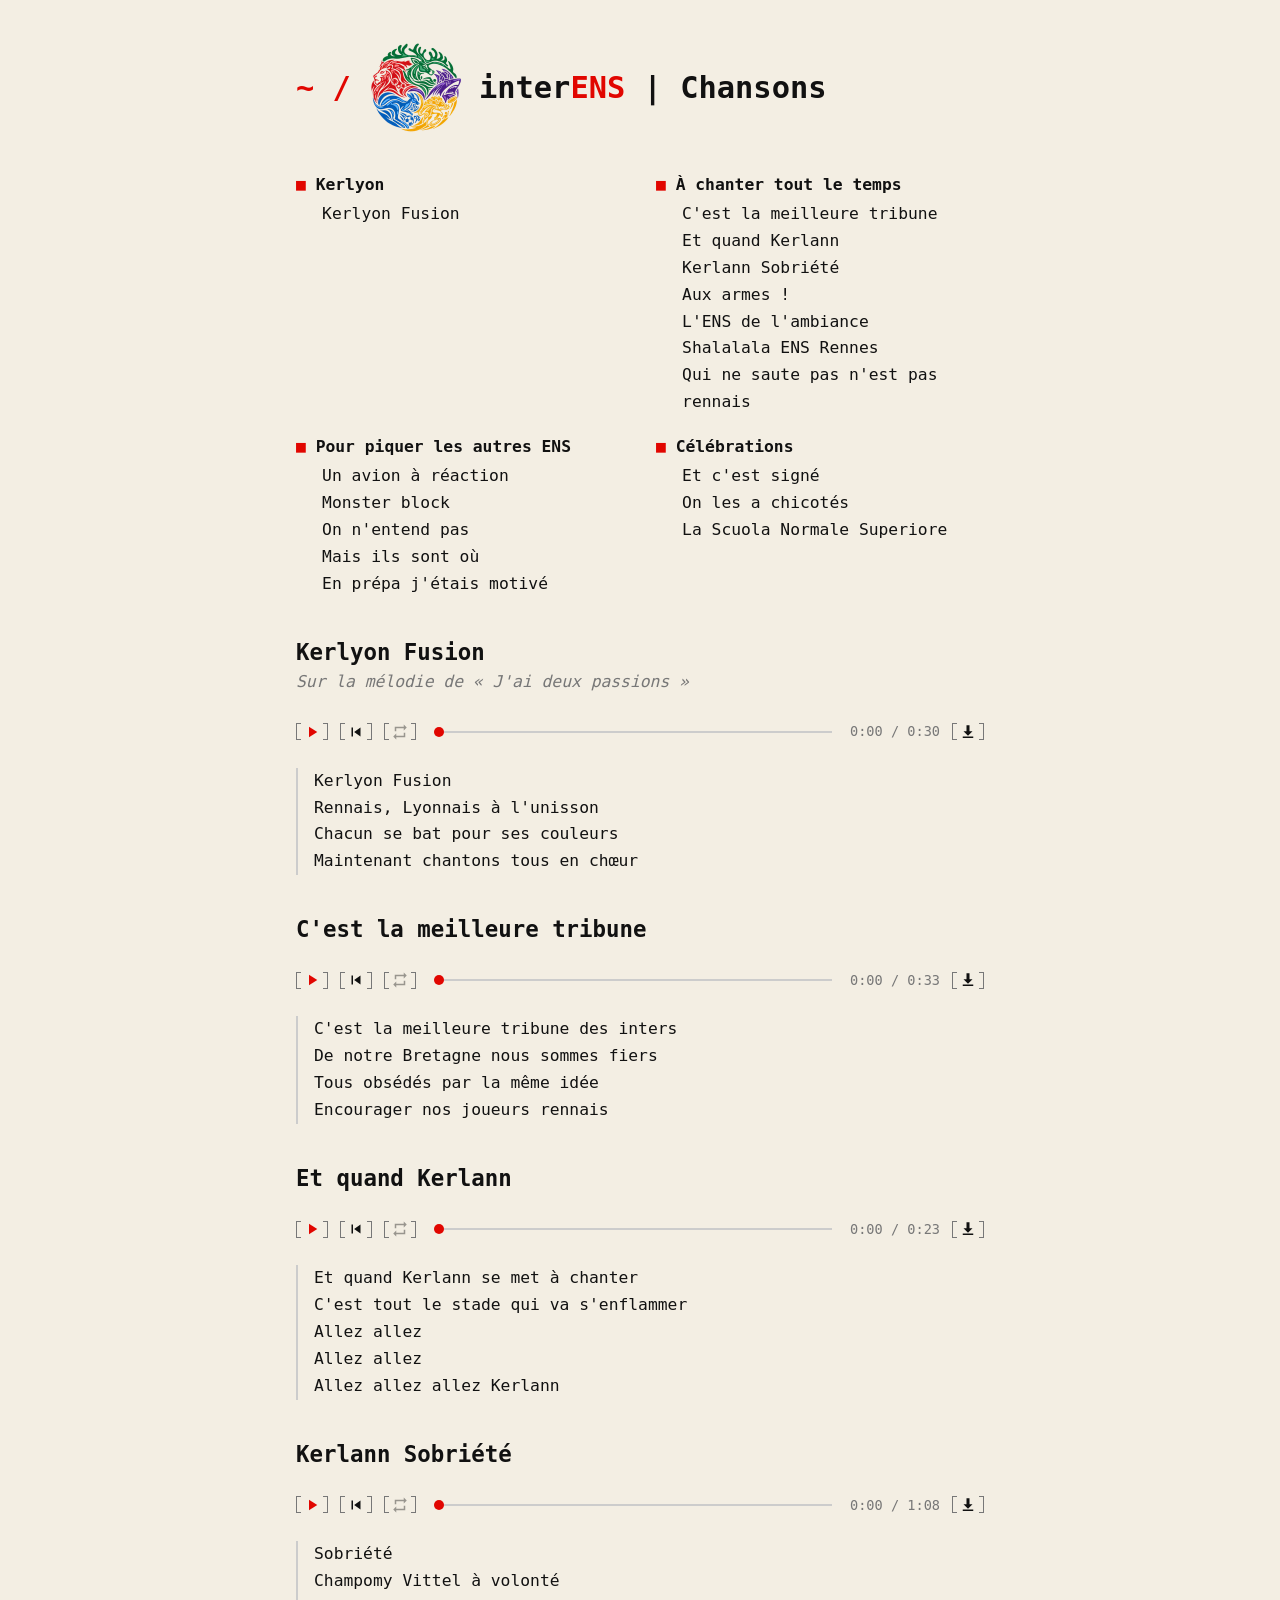
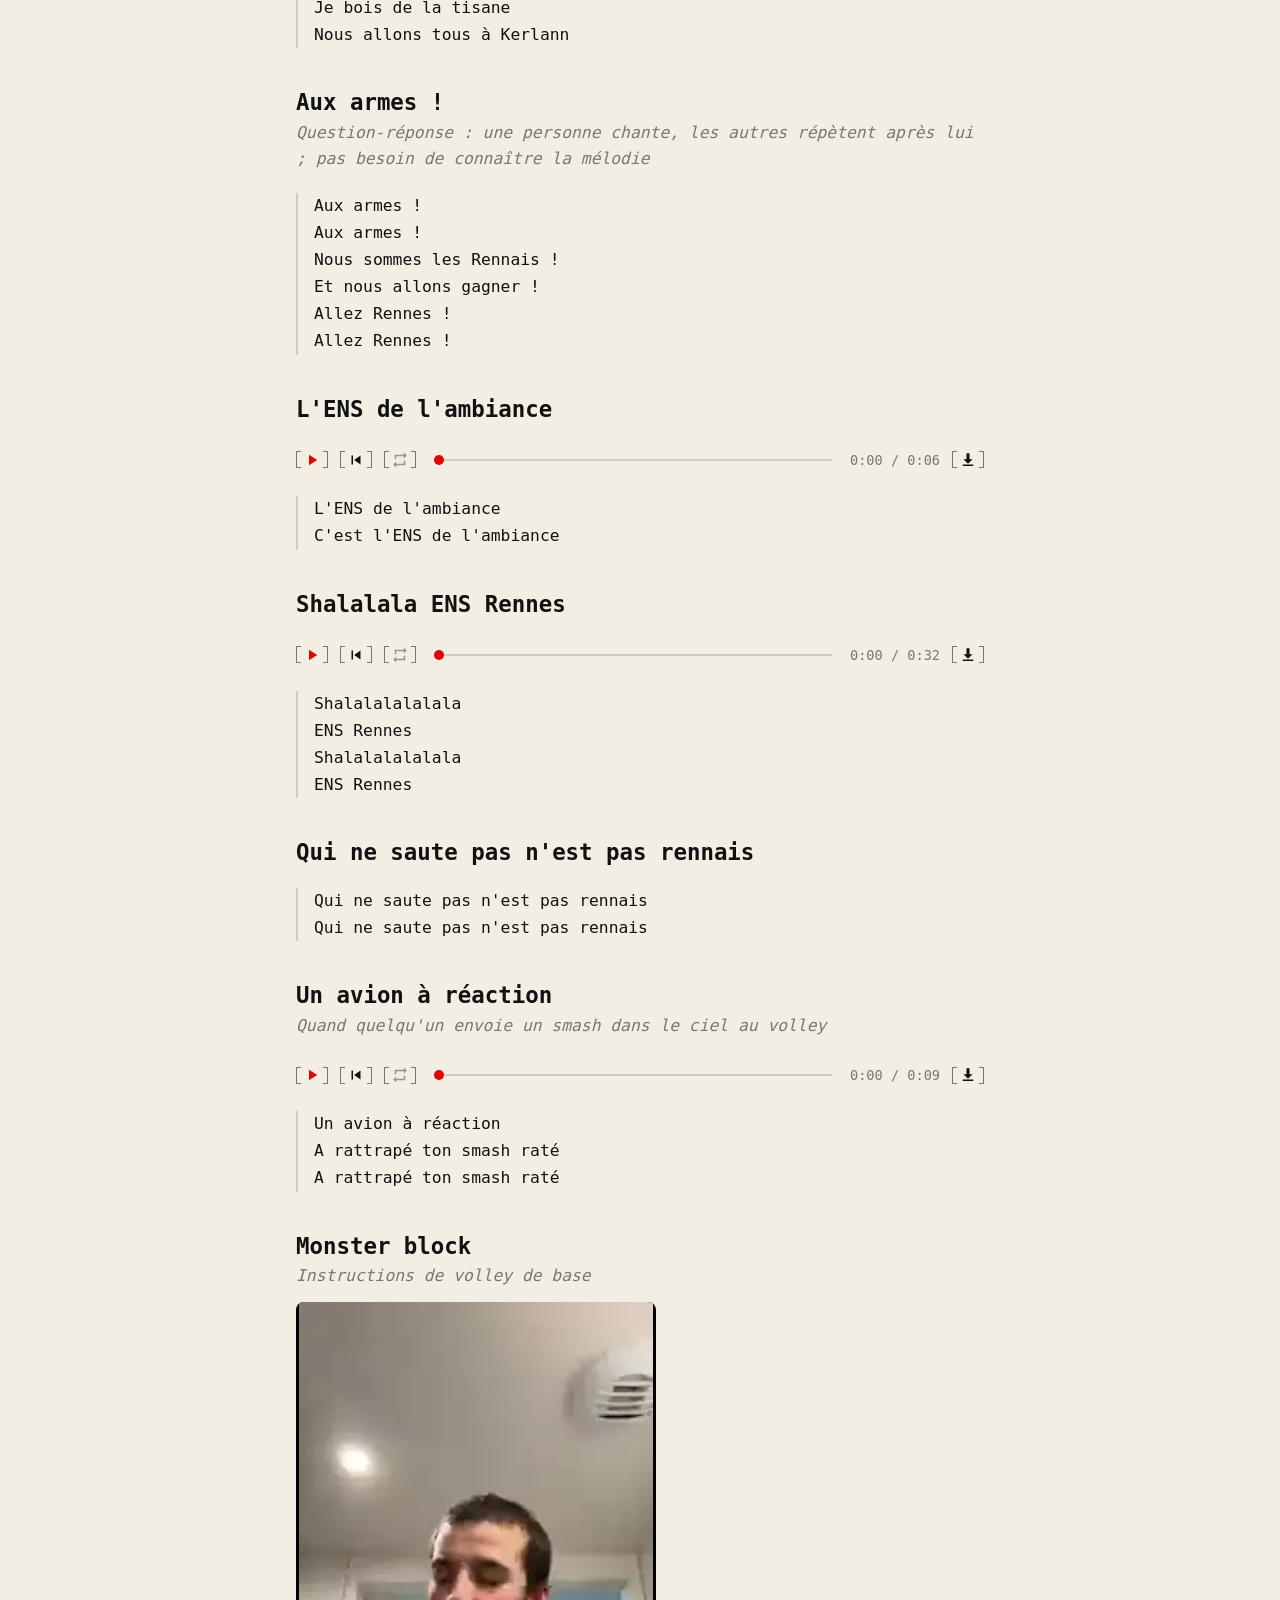
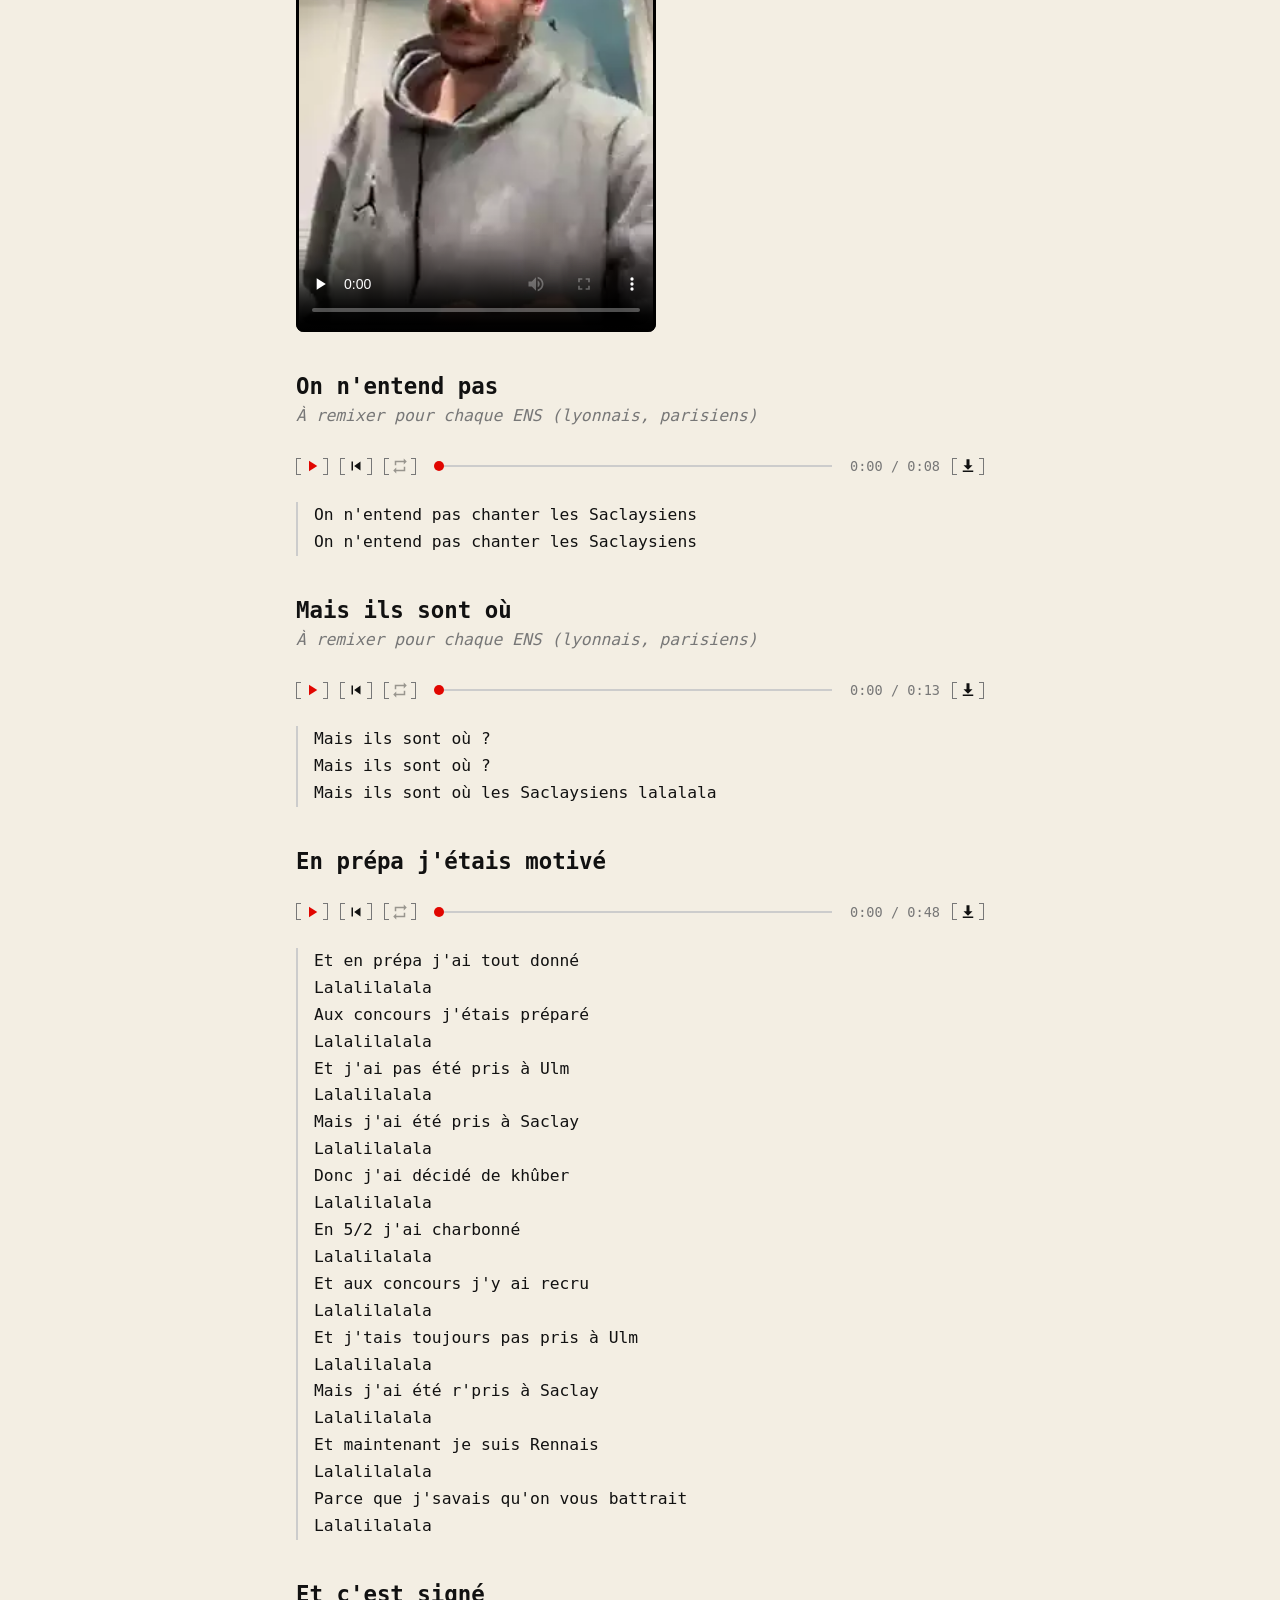
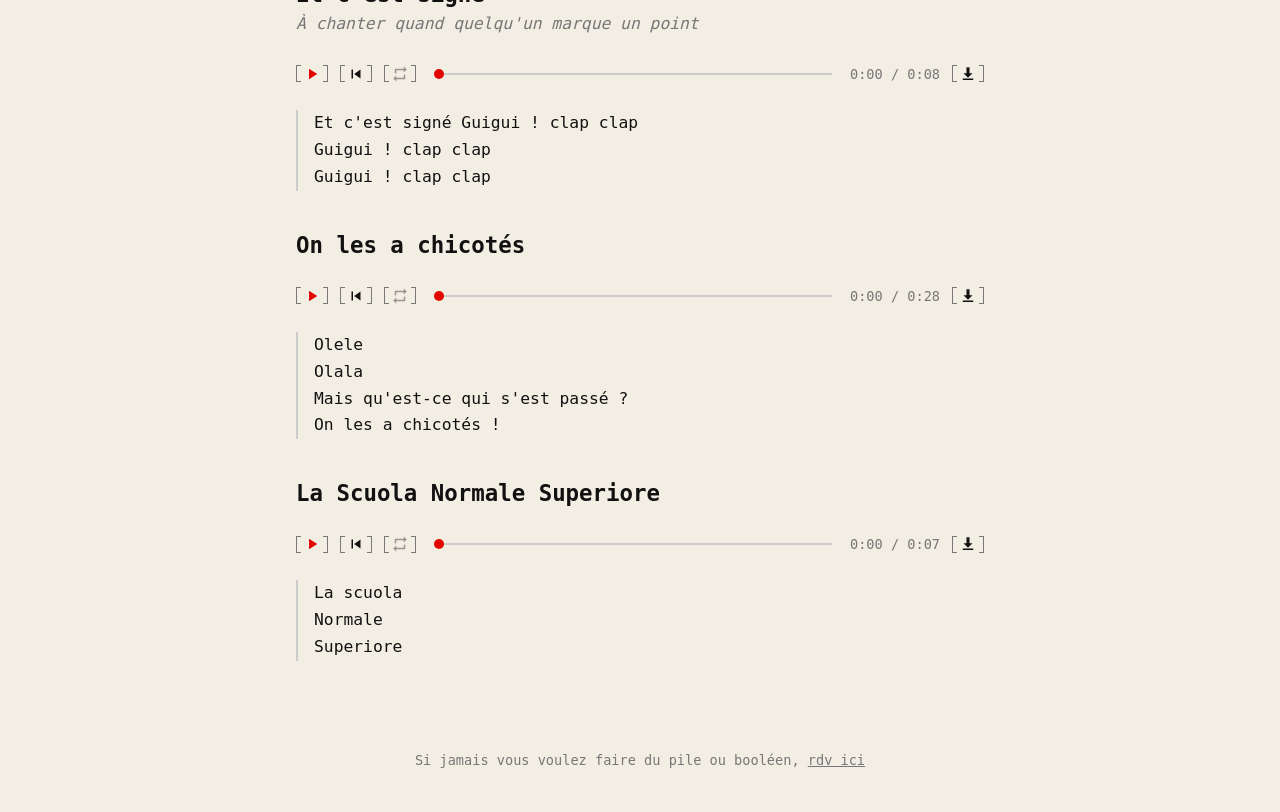
==== index.html @ dcd710b8 "Force le rechargement des fichiers CSS et JS après mise à jour" ====
<!doctype html>
<html lang="fr">
<head>
  <meta charset="utf-8">
  <meta name="viewport" content="width=device-width, initial-scale=1">
  <title>interENS | Chansons</title>
  <link rel="icon" href="logo.webp" type="image/webp">
  <link rel="stylesheet" href="style.css?v=2">
</head>
<body>
  <div class="recueil">
    <header class="entete">
      <div class="marque">
        <a class="maison" href="../" data-local="../perso/index.html" title="Retour à l'accueil">~ /</a>
        <img class="logo" src="logo.webp" alt="interENS" width="96" height="96">
        <h1><span class="l-inter">inter</span><span class="l-ens">ENS</span> | Chansons</h1>
      </div>
    </header>
    <main>
      <nav class="sommaire" aria-label="Sommaire"><ol></ol></nav>
      <div class="liste"></div>
    </main>
    <footer class="pied">
      Si jamais vous voulez faire du pile ou booléen, <a href="../" data-local="../perso/index.html">rdv ici</a>
    </footer>
  </div>

  <script src="chansons.js?v=2"></script>
  <script src="app.js?v=2"></script>
  <script>
    // En local (fichier ouvert par double-clic), on remplace les liens
    // entre les deux sites par les chemins des dossiers sur le PC.
    if (location.protocol === "file:") {
      document.querySelectorAll("[data-local]").forEach(a => { a.href = a.dataset.local; });
    }
  </script>
</body>
</html>
---- style.css ----
/* Thème par défaut — chaque variable peut être changée pour créer un autre style */
:root {
  --fond: #f3eee3;
  --texte: #111111;
  --doux: #777777;
  --bord: #cccccc;
  --accent: #e10600;   /* puces, ENS du logo, bouton play, barre */
  --lien: #111111;     /* liens, boucle active */
  --police: "Noto Sans Mono", "DejaVu Sans Mono", ui-monospace, Menlo, Consolas, monospace;
  --h1-prefixe: "";
  --h2-prefixe: "";
  --puce: "■";
  --separateur: "";
  --compte-avant: "(";
  --compte-apres: ")";
  --num: none;         /* "inline" pour afficher les numéros 01, 02… */
  color-scheme: light;
}

* { box-sizing: border-box; }

body { margin: 0; background: var(--fond); }

.recueil {
  background: var(--fond);
  color: var(--texte);
  font-family: var(--police);
  font-size: 1.02rem;
  line-height: 1.65;
}

.recueil ::selection { background: var(--accent); color: var(--fond); }

.entete, .recueil main {
  max-width: 720px;
  margin: 0 auto;
  padding: 0 16px;
}
.entete { padding-block: 40px 8px; }
.recueil main { padding-bottom: 64px; }

/* ---------- En-tête ---------- */
.recueil h1 {
  margin: 0;
  font-family: var(--police-titre, inherit);
  font-size: clamp(1.5rem, 5vw, 1.9rem);
  line-height: 1.3;
}
.recueil h1::before { content: var(--h1-prefixe); color: var(--accent); }
.intro { margin: 12px 0 0; max-width: 52ch; }
.pied {
  max-width: 720px;
  margin: 0 auto;
  padding: 24px 16px 40px;
  color: var(--doux);
  font-size: .85rem;
  text-align: center;
}
.compte { margin: 4px 0 0; color: var(--doux); font-size: .9rem; }
.compte::before { content: var(--compte-avant); }
.compte::after { content: var(--compte-apres); }

.recueil a { color: var(--lien); text-decoration: none; }
.recueil a:hover { color: var(--accent); }

.num { display: var(--num); color: var(--accent); }

/* ---------- Sommaire ---------- */
.sommaire { margin: 28px 0 8px; }
.sommaire ol { list-style: none; margin: 0; padding: 0; }
.sommaire .categorie + .categorie { margin-top: 14px; }
.nom-categorie { font-weight: 700; }
.nom-categorie::before { content: var(--puce) " "; color: var(--accent); }
.sommaire ul { list-style: none; margin: 2px 0 0; padding-left: 1.6em; }
.recueil a.nom-categorie { color: var(--texte); }
.recueil a.nom-categorie:hover { color: var(--accent); }

/* Bouton déplier : seulement sur mobile */
.deplier { display: none; margin-top: 12px; font-size: .9rem; }
.deplier span {
  display: inline-block;
  color: var(--accent);
  font-weight: 700;
  transform: rotate(-90deg);          /* < tourné vers le bas */
  transition: transform .2s;
}
.deplier[aria-expanded="true"] span { transform: rotate(90deg); }   /* vers le haut */
@media (max-width: 480px) {
  .deplier { display: inline-block; }
  .sommaire:not(.ouvert) .titres { display: none; }
  .sommaire:not(.ouvert) .categorie + .categorie { margin-top: 4px; }
}

/* Sur PC : catégories sur deux colonnes */
@media (min-width: 640px) {
  .sommaire > ol { display: flex; flex-wrap: wrap; gap: 18px 32px; }
  .sommaire .categorie { flex: 1 1 calc(50% - 16px); }
  .sommaire .categorie + .categorie { margin-top: 0; }
}

/* ---------- Chanson ---------- */
.chanson { scroll-margin-top: 16px; }
.chanson::before {
  content: var(--separateur);
  display: block;
  text-align: center;
  color: var(--doux);
  letter-spacing: .3em;
  margin: 40px auto;
}

/* Logo image + titre côte à côte */
.marque { display: flex; align-items: center; gap: 16px; }
.logo { width: 96px; height: 96px; flex: none; }

/* « ~ / » rouge : lien vers la page perso */
.recueil .maison {
  flex: none;
  color: var(--accent);
  font-size: clamp(1.5rem, 5vw, 1.9rem);
  font-weight: 700;
  white-space: nowrap;
}
.recueil .maison:hover { color: var(--accent); text-decoration: underline; }


.btn-texte {
  padding: 0;
  border: none;
  background: none;
  color: var(--texte);
  font: inherit;
  cursor: pointer;
}
.btn-texte::before { content: "[ "; color: var(--doux); }
.btn-texte::after  { content: " ]"; color: var(--doux); }
.btn-texte:hover { color: var(--accent); }
.btn-texte:disabled { opacity: .5; cursor: wait; }
.btn-texte:focus-visible { outline: 1px dashed var(--accent); outline-offset: 2px; }


@media (max-width: 480px) {
  .marque { gap: 10px; }
  .logo { width: 56px; height: 56px; }
  .recueil h1, .recueil .maison { font-size: 1.25rem; }
}

/* Titre : ENS en rouge */
.l-ens { color: var(--accent); }

.recueil h2 {
  display: flex;
  gap: 12px;
  align-items: baseline;
  margin: 0;
  font-family: var(--police-titre, inherit);
  font-size: 1.4rem;
  line-height: 1.3;
}
.recueil h2::before { content: var(--h2-prefixe); color: var(--accent); margin-right: -12px; }
.recueil h2 .num { font-size: .9rem; font-weight: 400; }

.remarque { margin: 2px 0 0; color: var(--doux); font-style: italic; }
.video {
  display: block;
  width: 100%;
  max-width: 360px;
  max-height: 70vh;
  margin: 12px 0 0;
  border-radius: 8px;
  background: #000;
}
.pied a { color: inherit; text-decoration: underline; text-decoration-color: currentColor; }

.paroles {
  white-space: pre-line;
  margin: 20px 0 0;
  padding-left: 16px;
  border-left: 2px solid var(--bord);
}

/* ---------- Lecteur audio ---------- */
.lecteur {
  display: flex;
  align-items: center;
  gap: 12px;
  margin-top: 20px;
}

.btn {
  flex: none;
  display: inline-flex;
  align-items: center;
  height: 32px;
  padding: 0;
  border: none;
  background: transparent;
  color: var(--texte);
  font: inherit;
  font-family: var(--police);
  cursor: pointer;
}
/* crochets autour des icônes : [▶] */
/* crochets dessinés (bordures) : toujours centrés, quel que soit le navigateur */
.btn::before, .btn::after {
  content: "";
  display: block;
  flex: none;
  width: 4px;
  height: var(--crochet, 15px);
  border: 1.5px solid var(--doux);
}
.btn::before { border-right: none; margin-right: 2px; }
.btn::after  { border-left: none;  margin-left: 2px; }
.btn svg { width: 18px; height: 18px; margin: 0; fill: currentColor; }
.btn:hover { color: var(--accent); }
.btn:focus-visible { outline: 1px dashed var(--accent); outline-offset: 2px; }

.btn-play { color: var(--accent); }
.btn-boucle[aria-pressed="false"] svg { opacity: .4; }
.btn-boucle[aria-pressed="true"] { color: var(--lien); }
.btn-boucle:hover, .btn-boucle[aria-pressed="true"]:hover { color: var(--accent); }
.btn-boucle:hover svg { opacity: 1; }

/* barre de progression fine */
.progression {
  flex: 1;
  min-width: 0;
  height: 18px;
  margin: 0 6px;
  background: transparent;
  appearance: none;
  -webkit-appearance: none;
  cursor: pointer;
  --pct: 0%;
}
.progression::-webkit-slider-runnable-track {
  height: 2px;
  background: linear-gradient(var(--accent), var(--accent)) 0 / var(--pct) 100% no-repeat, var(--bord);
}
.progression::-webkit-slider-thumb {
  -webkit-appearance: none;
  width: 10px; height: 10px;
  margin-top: -4px;
  border-radius: 50%;
  background: var(--accent);
}
.progression::-moz-range-track { height: 2px; background: var(--bord); }
.progression::-moz-range-progress { height: 2px; background: var(--accent); }
.progression::-moz-range-thumb {
  width: 10px; height: 10px;
  border: none;
  border-radius: 50%;
  background: var(--accent);
}

.temps {
  min-width: 11ch;
  text-align: right;
  flex: none;
  font-size: .85rem;
  color: var(--doux);
  font-variant-numeric: tabular-nums;
}

.erreur-audio { margin: 8px 0 0; color: var(--accent); font-size: .9rem; }

/* ---------- Mobile ---------- */
@media (max-width: 480px) {
  .recueil { font-size: .98rem; }
  /* Lecteur mobile : grille sur 2 lignes
       ▶  ⏮  🔁            ⬇
       ━━━━━━●──────  0:07 / 0:30          */
  .lecteur {
    display: grid;
    grid-template-columns: auto auto auto 1fr auto;
    grid-template-areas:
      "play debut boucle . dl"
      "barre barre barre barre temps";
    align-items: center;
    gap: 4px 12px;
    padding: 6px 0;
  }
  .lecteur .btn-play   { grid-area: play; }
  .lecteur .btn-debut  { grid-area: debut; }
  .lecteur .btn-boucle { grid-area: boucle; }
  .lecteur .btn-dl-audio { grid-area: dl; }
  .lecteur .progression  { grid-area: barre; }
  .lecteur .temps        { grid-area: temps; }

  /* boutons : même style [▶] que sur PC, juste un peu plus hauts pour le doigt */
  .lecteur .btn { height: 44px; --crochet: 20px; }
  .lecteur .btn::before { margin-right: 2px; }
  .lecteur .btn::after { margin-left: 2px; }
  .lecteur .btn svg { width: 26px; height: 26px; margin: 0; }
  .lecteur .btn-dl-audio { justify-self: end; }

  .progression { width: 100%; height: 32px; margin: 0; }
  .progression::-webkit-slider-runnable-track { height: 4px; }
  .progression::-webkit-slider-thumb { width: 18px; height: 18px; margin-top: -7px; }
  .progression::-moz-range-track,
  .progression::-moz-range-progress { height: 4px; }
  .progression::-moz-range-thumb { width: 18px; height: 18px; }
  .temps { font-size: .85rem; }
}

/* ---------- Variante : lecteur sans barre de temps ----------
   (ajoute la classe "sans-barre" sur <div class="recueil">) */
.sans-barre .progression { display: none; }
.sans-barre .temps { margin-left: auto; }
@media (max-width: 480px) {
  .sans-barre .lecteur {
    grid-template-columns: auto auto auto 1fr auto;
    grid-template-areas: "play debut boucle temps dl";
  }
  .sans-barre .temps { margin: 0; font-size: .8rem; }
}
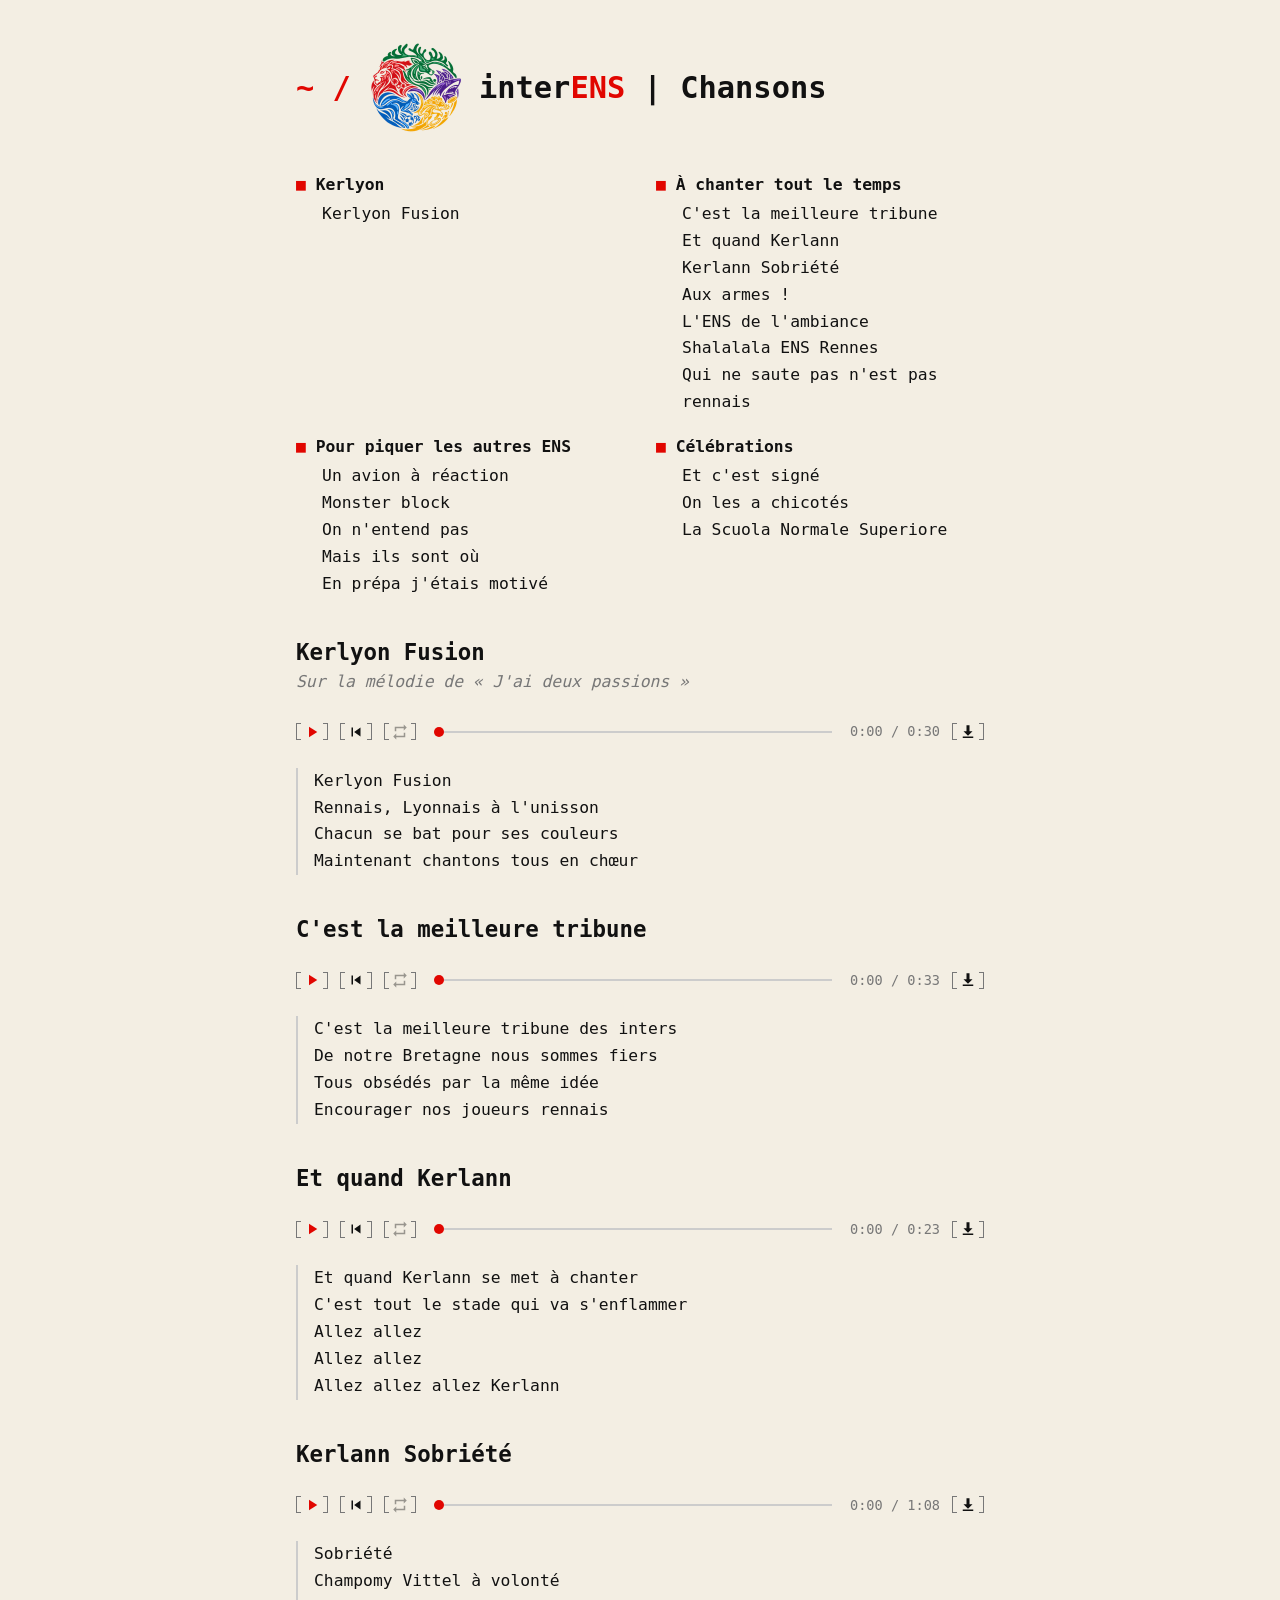
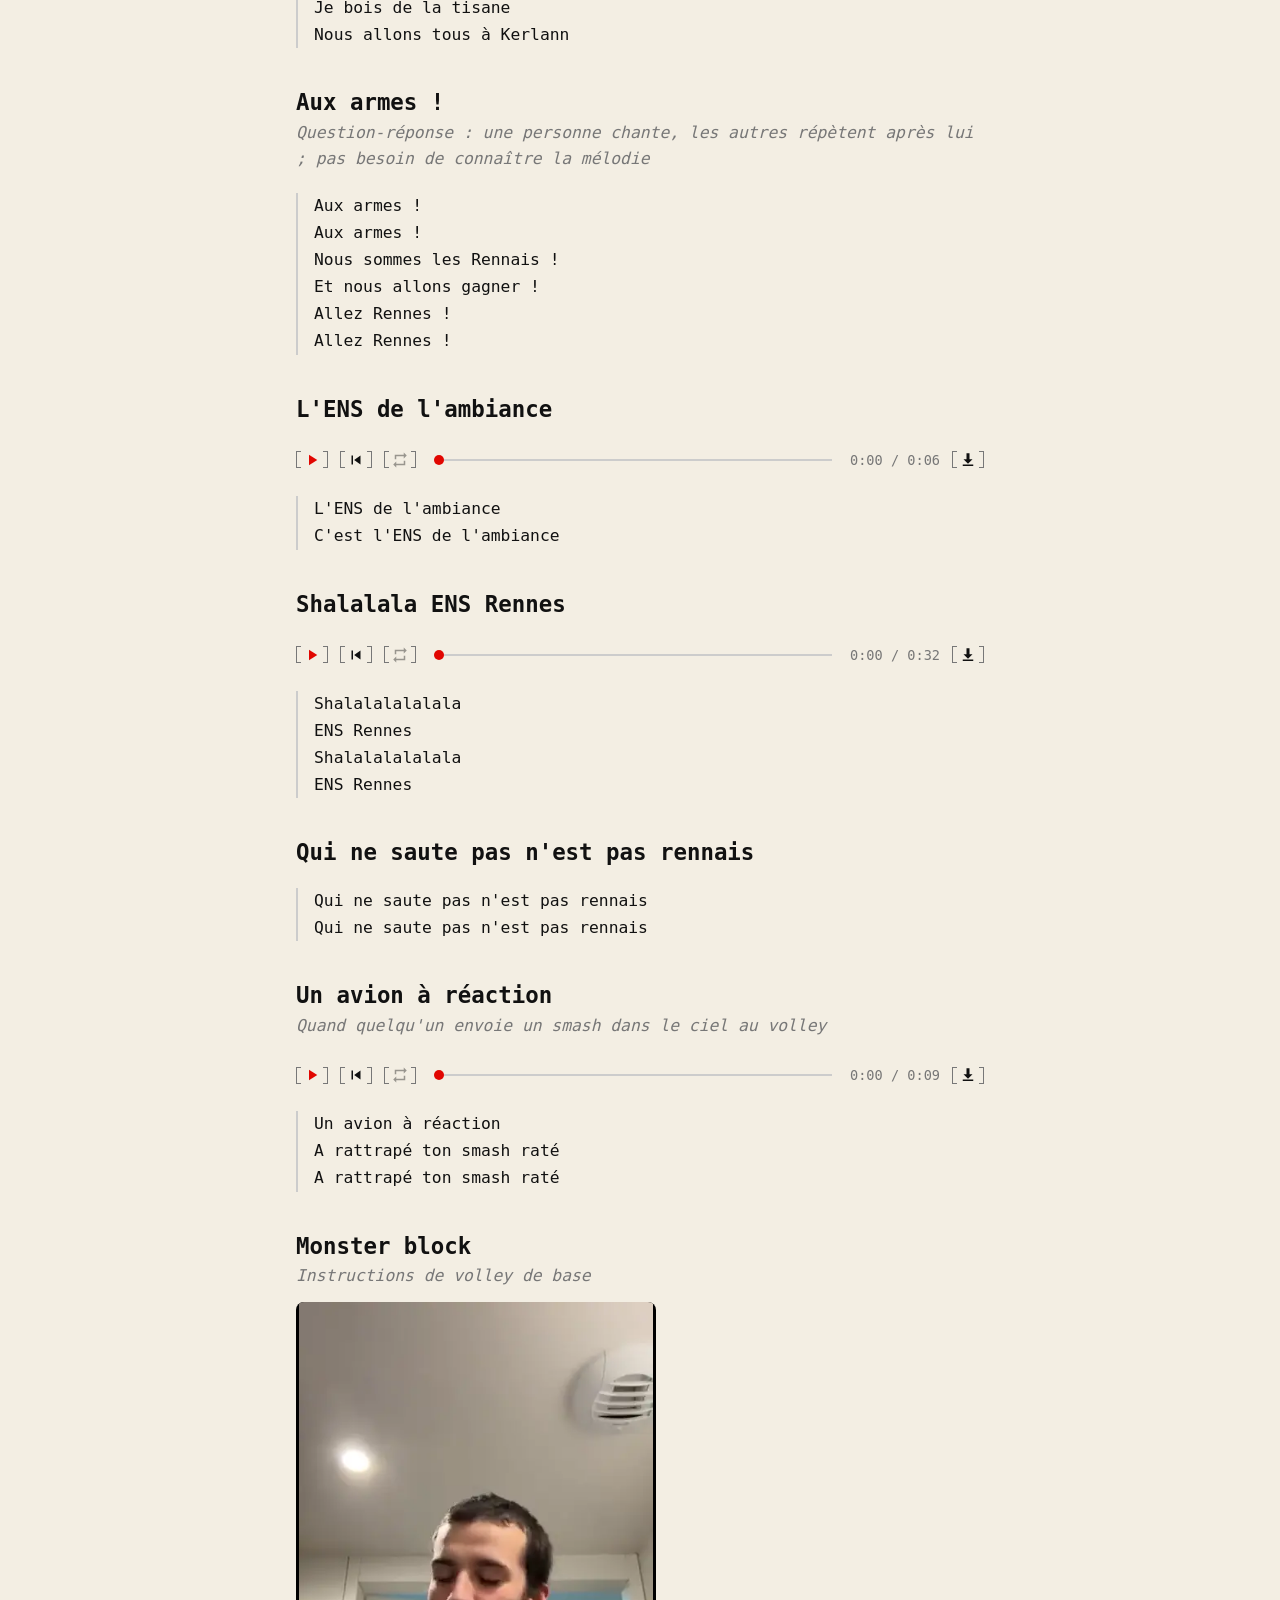
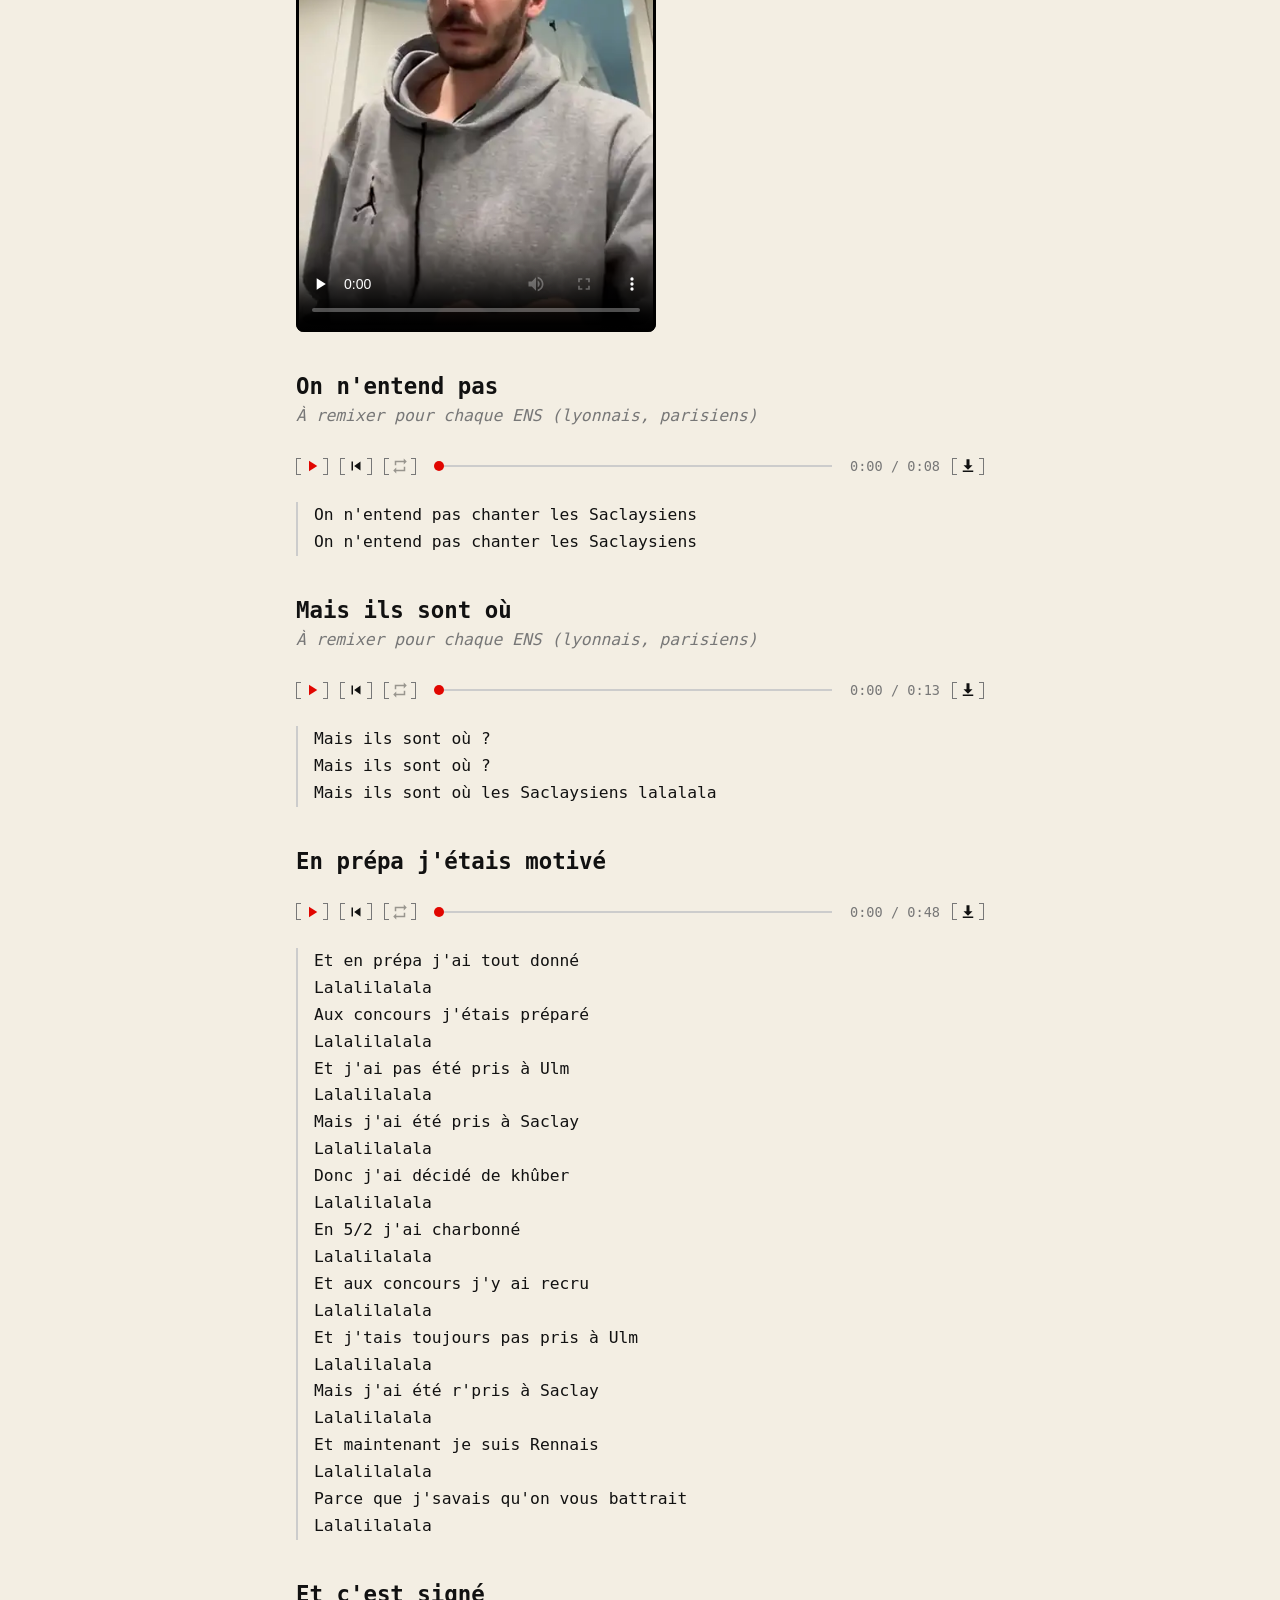
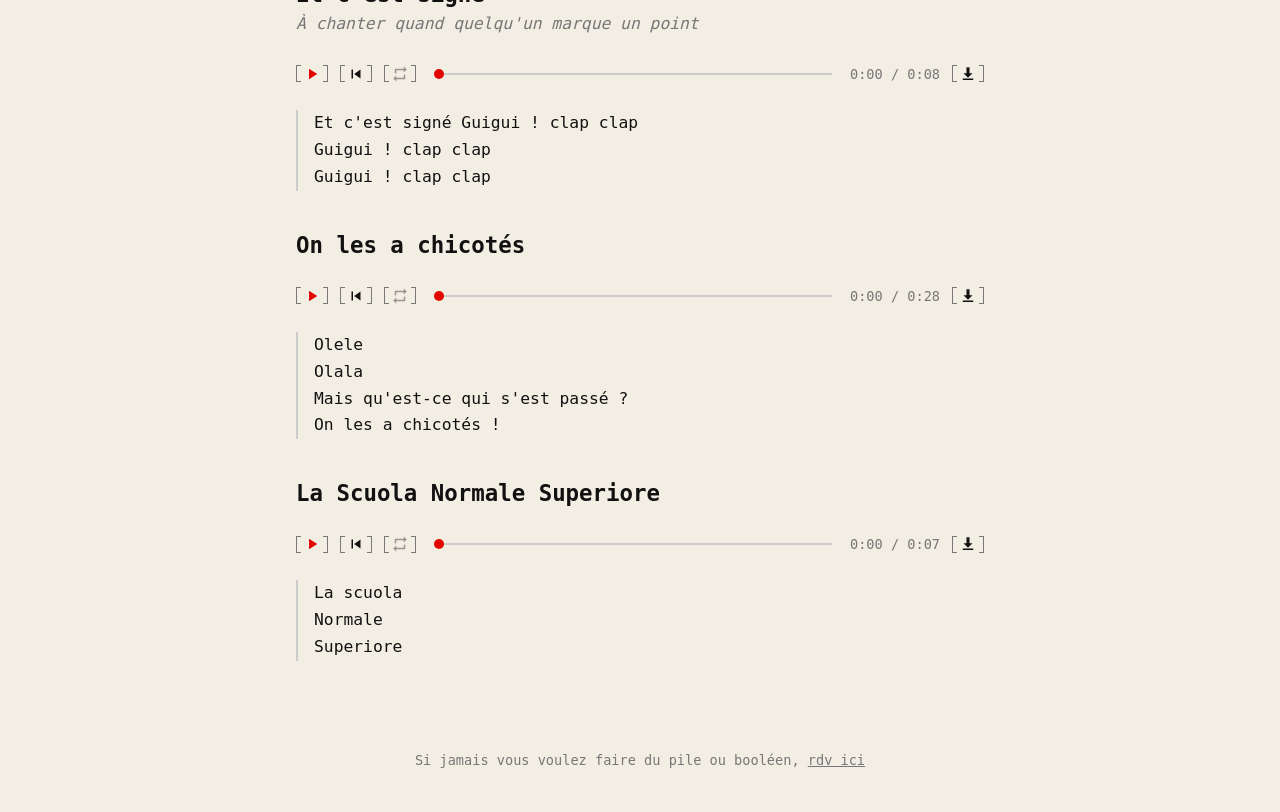
==== commit ec4bd80a: "Vidéo Monster block en meilleure qualité (432 px)" ====
--- a/index.html
+++ b/index.html
@@ -5,7 +5,7 @@
   <meta name="viewport" content="width=device-width, initial-scale=1">
   <title>interENS | Chansons</title>
   <link rel="icon" href="logo.webp" type="image/webp">
-  <link rel="stylesheet" href="style.css?v=2">
+  <link rel="stylesheet" href="style.css?v=3">
 </head>
 <body>
   <div class="recueil">
@@ -25,8 +25,8 @@
     </footer>
   </div>
 
-  <script src="chansons.js?v=2"></script>
-  <script src="app.js?v=2"></script>
+  <script src="chansons.js?v=3"></script>
+  <script src="app.js?v=3"></script>
   <script>
     // En local (fichier ouvert par double-clic), on remplace les liens
     // entre les deux sites par les chemins des dossiers sur le PC.
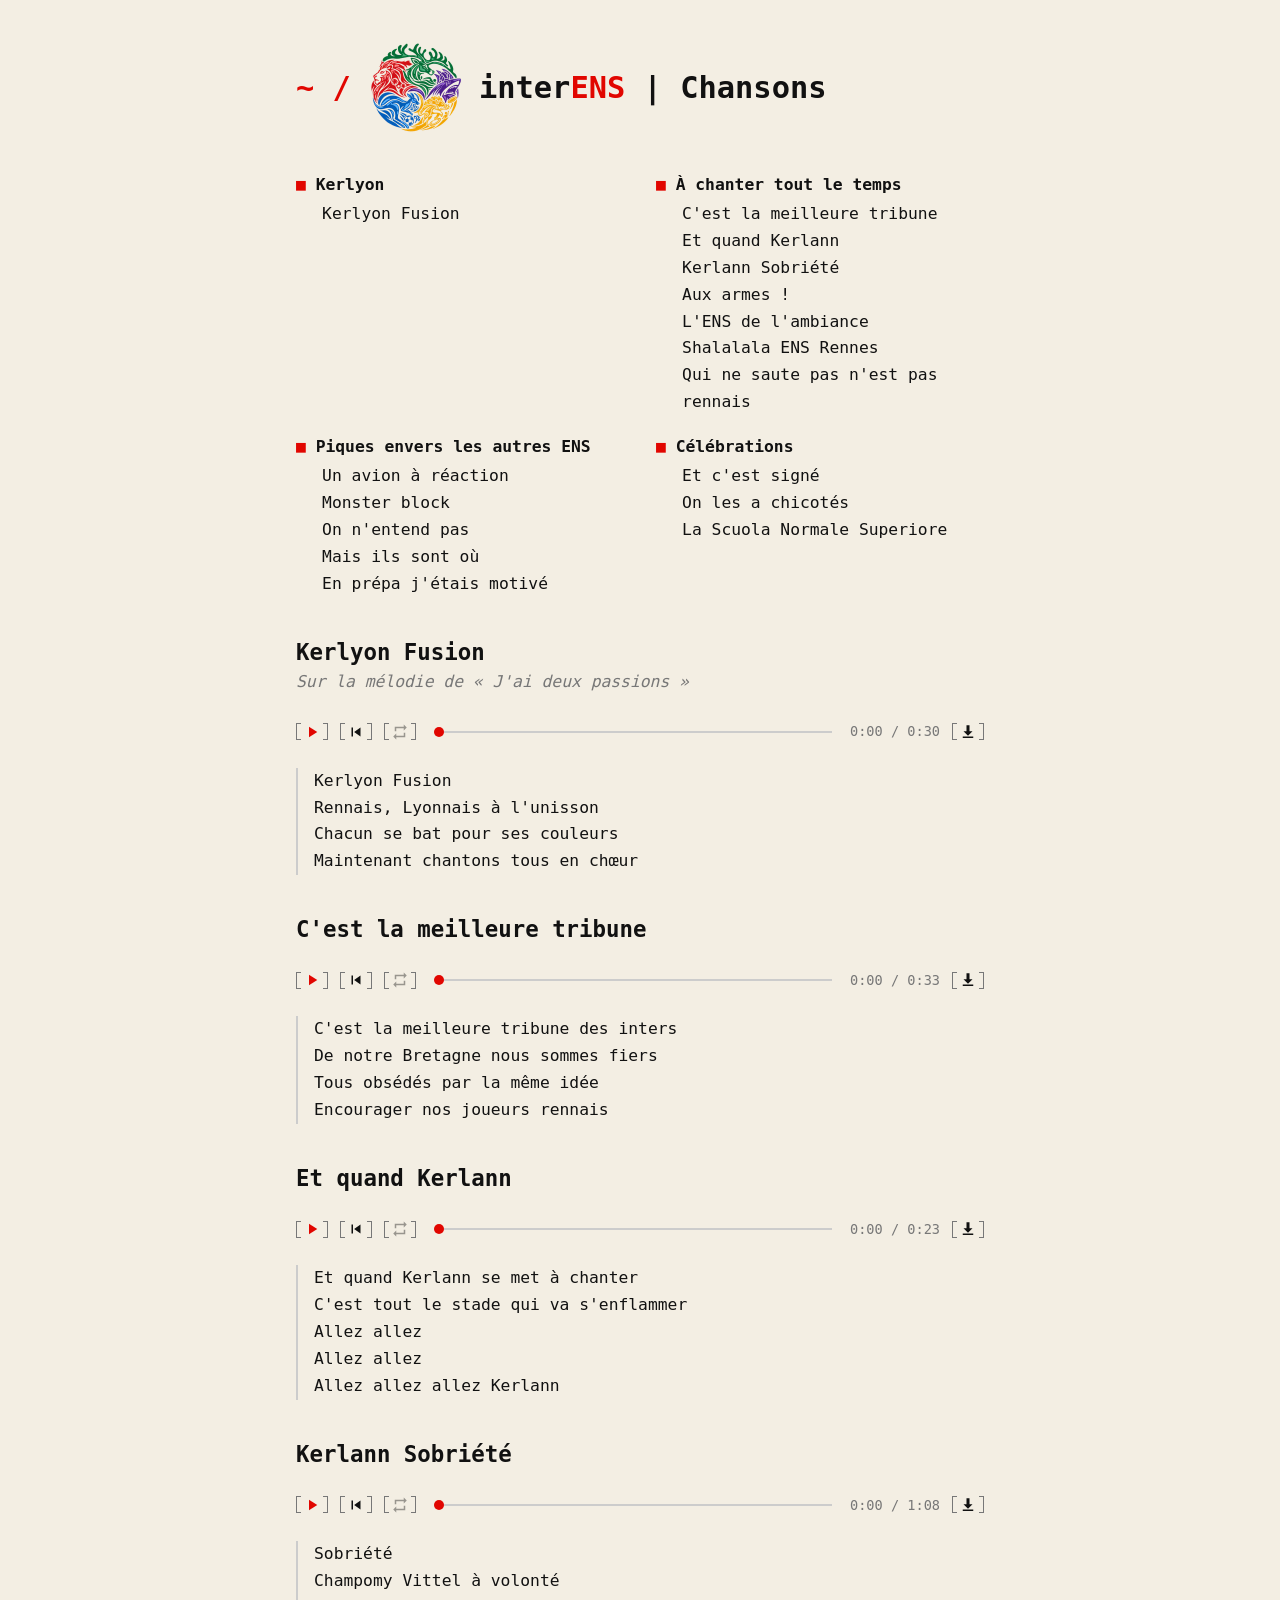
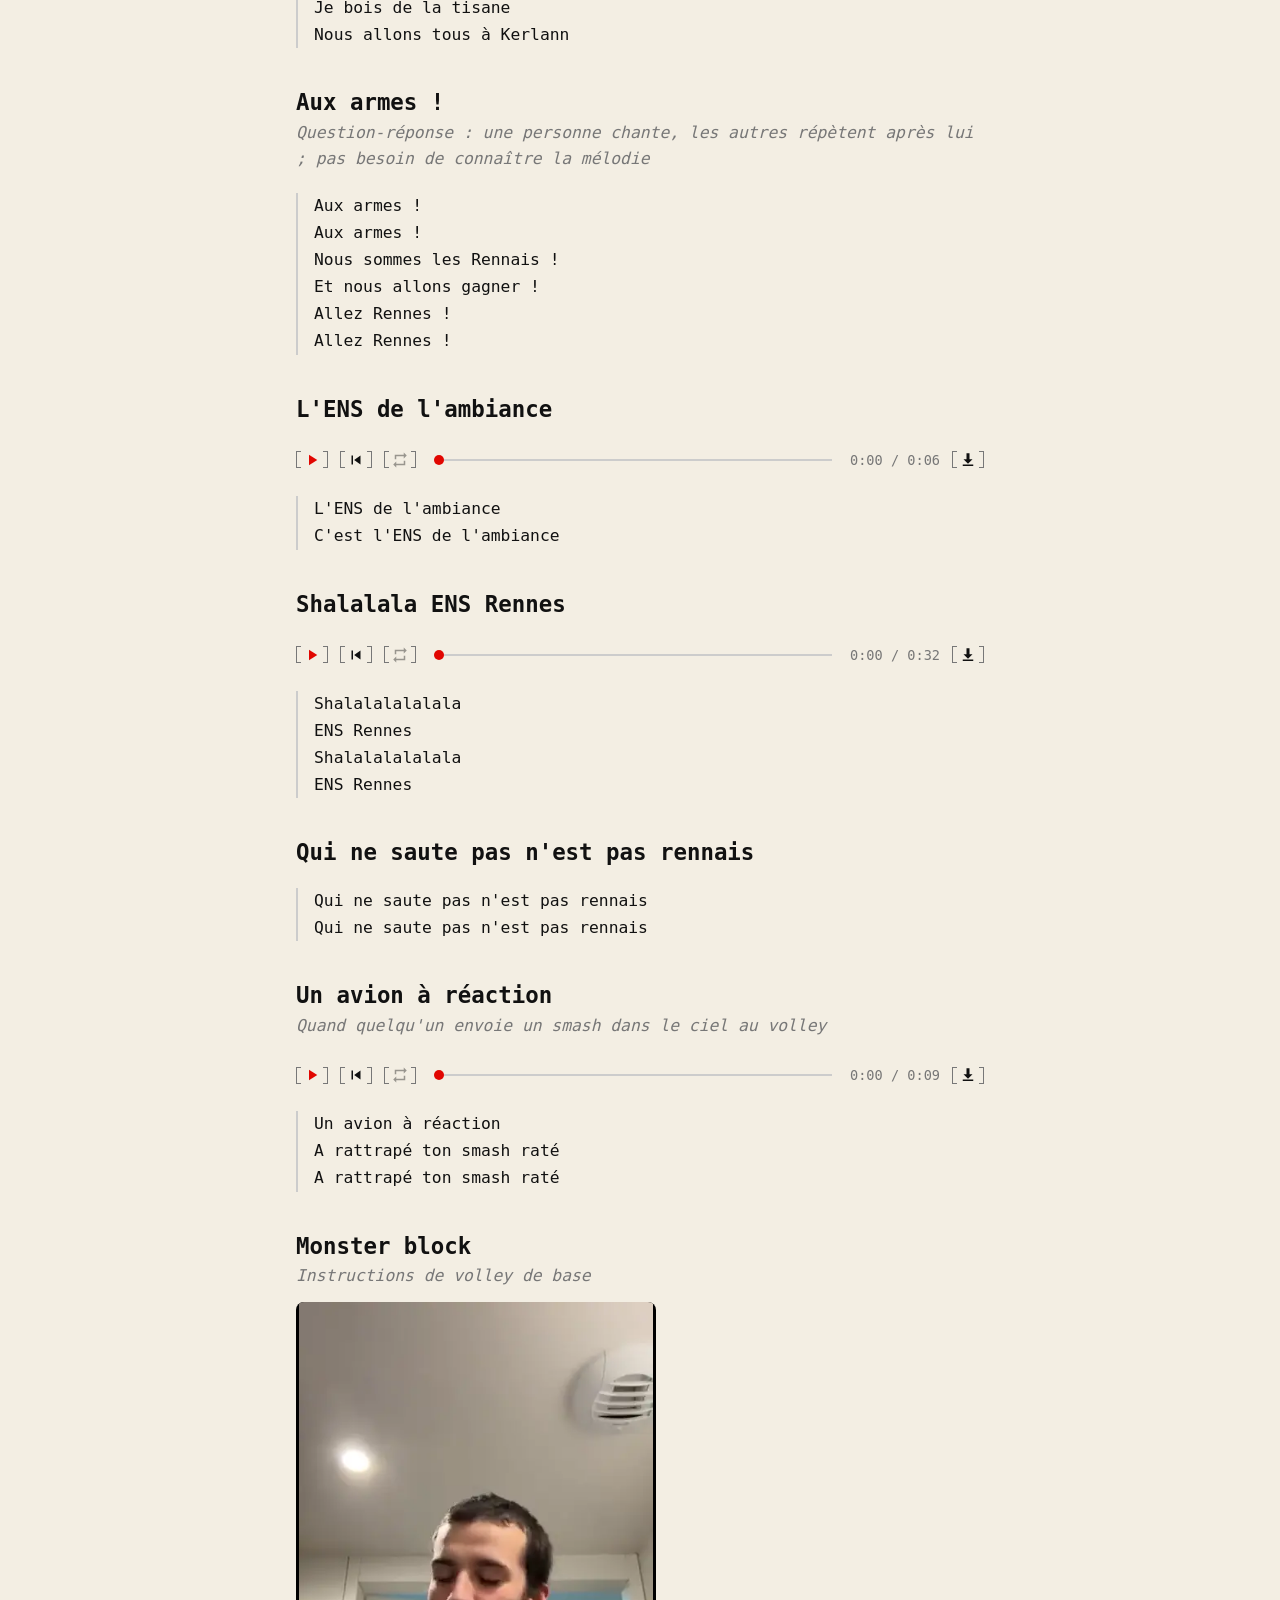
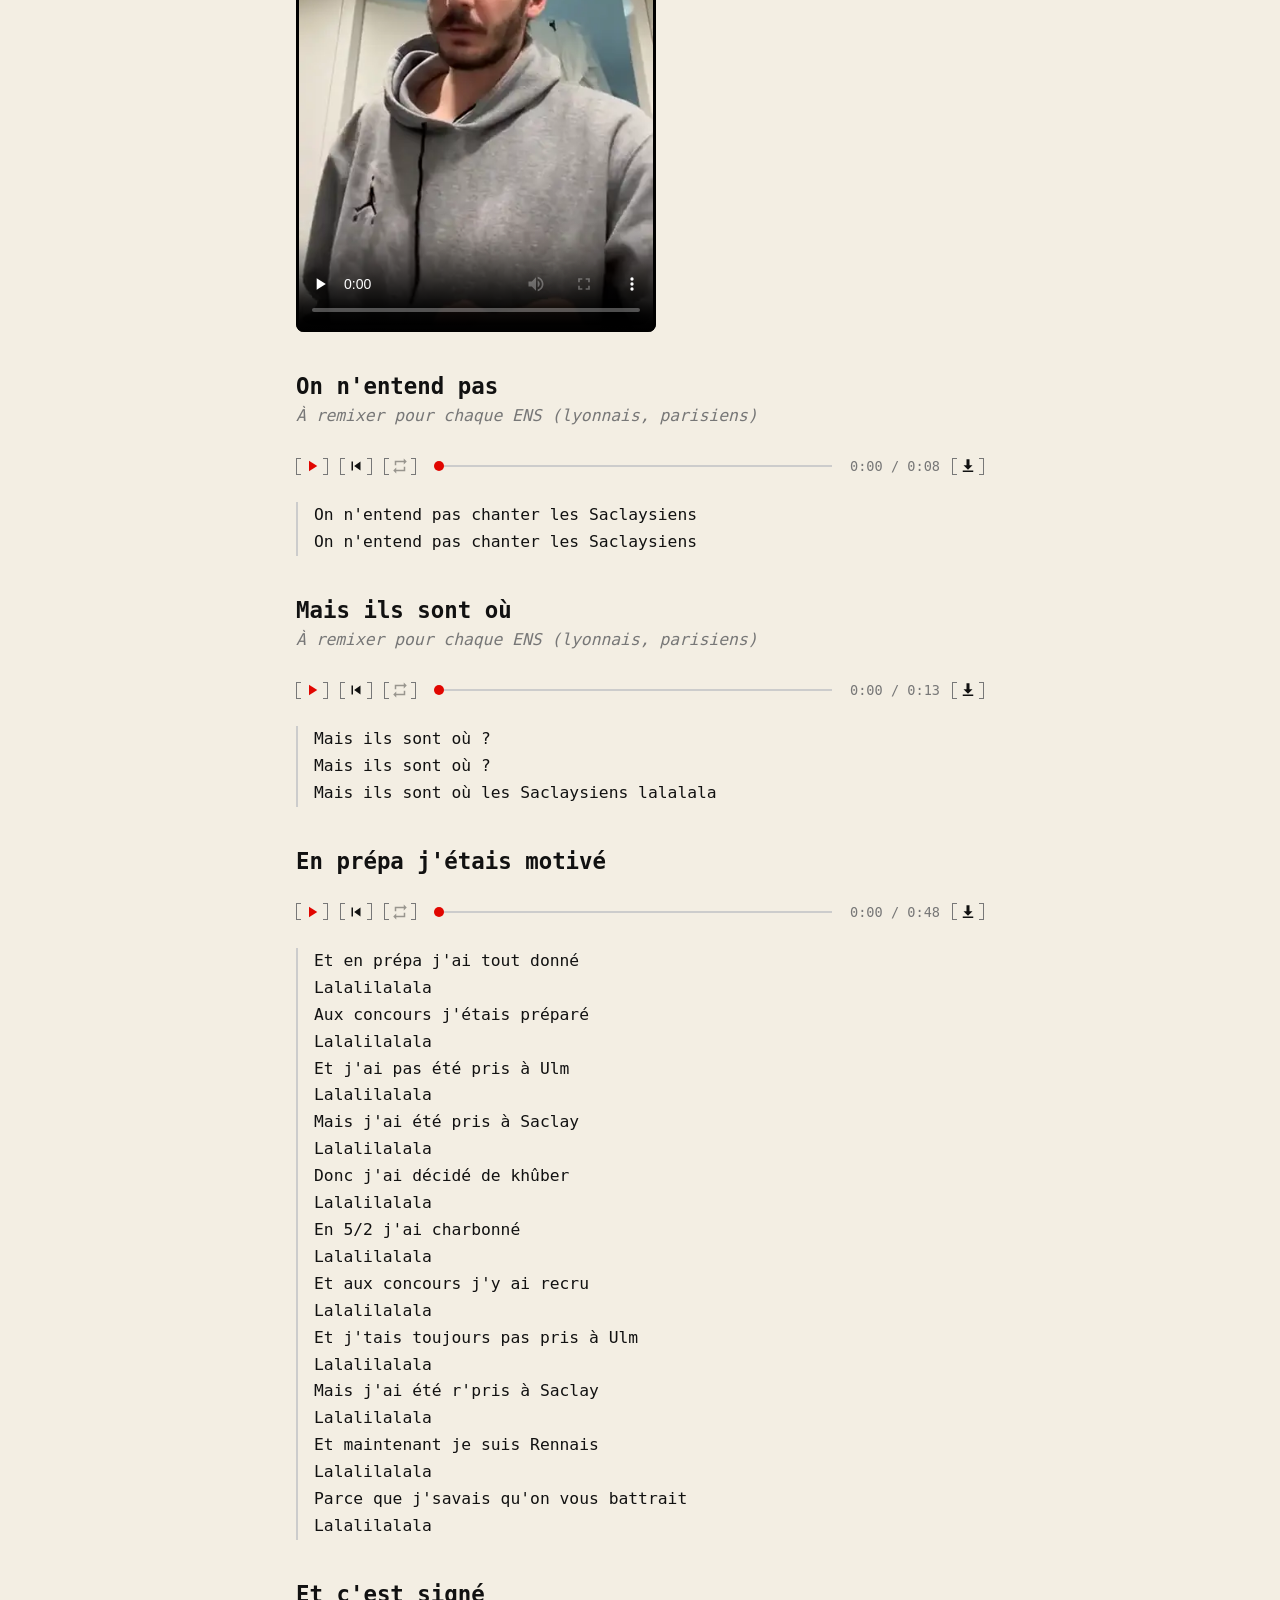
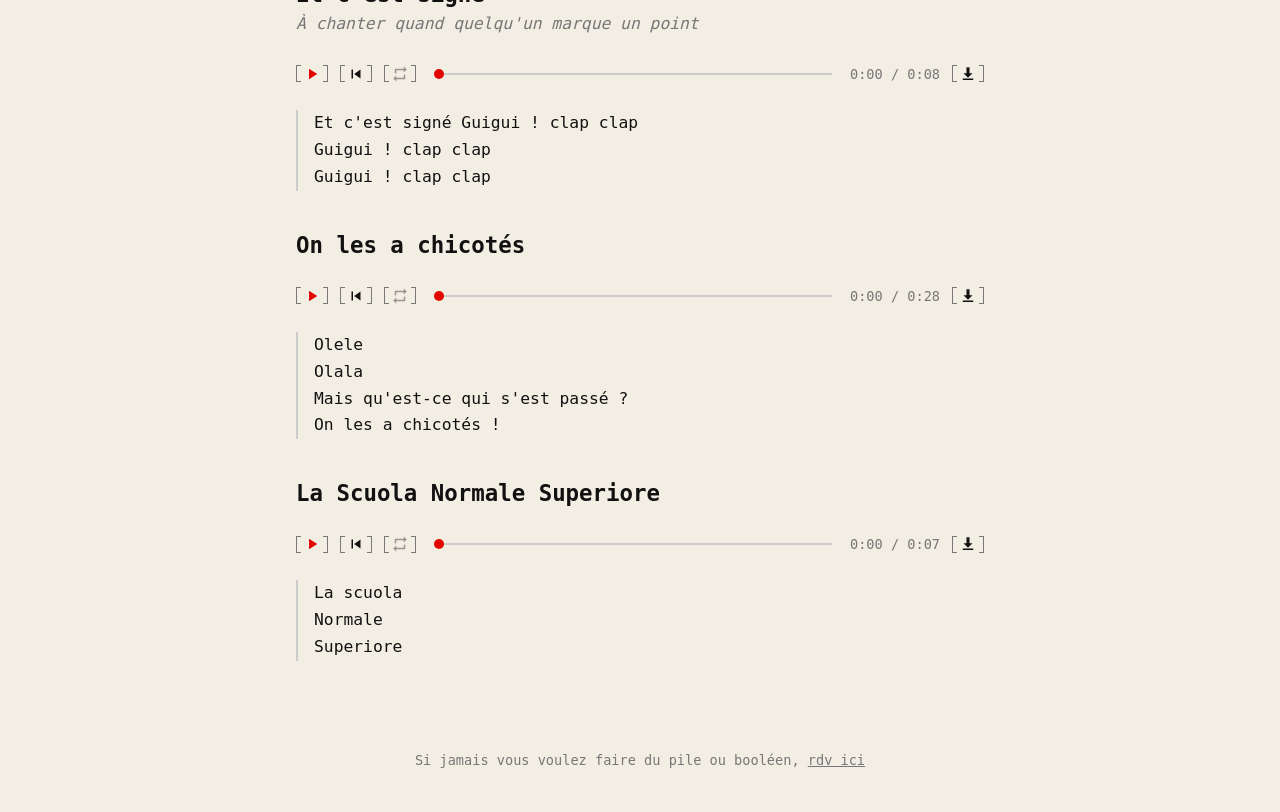
==== commit 6a3259fe: "Renomme la catégorie en Piques envers les autres ENS" ====
--- a/index.html
+++ b/index.html
@@ -5,7 +5,7 @@
   <meta name="viewport" content="width=device-width, initial-scale=1">
   <title>interENS | Chansons</title>
   <link rel="icon" href="logo.webp" type="image/webp">
-  <link rel="stylesheet" href="style.css?v=3">
+  <link rel="stylesheet" href="style.css?v=4">
 </head>
 <body>
   <div class="recueil">
@@ -25,8 +25,8 @@
     </footer>
   </div>
 
-  <script src="chansons.js?v=3"></script>
-  <script src="app.js?v=3"></script>
+  <script src="chansons.js?v=4"></script>
+  <script src="app.js?v=4"></script>
   <script>
     // En local (fichier ouvert par double-clic), on remplace les liens
     // entre les deux sites par les chemins des dossiers sur le PC.
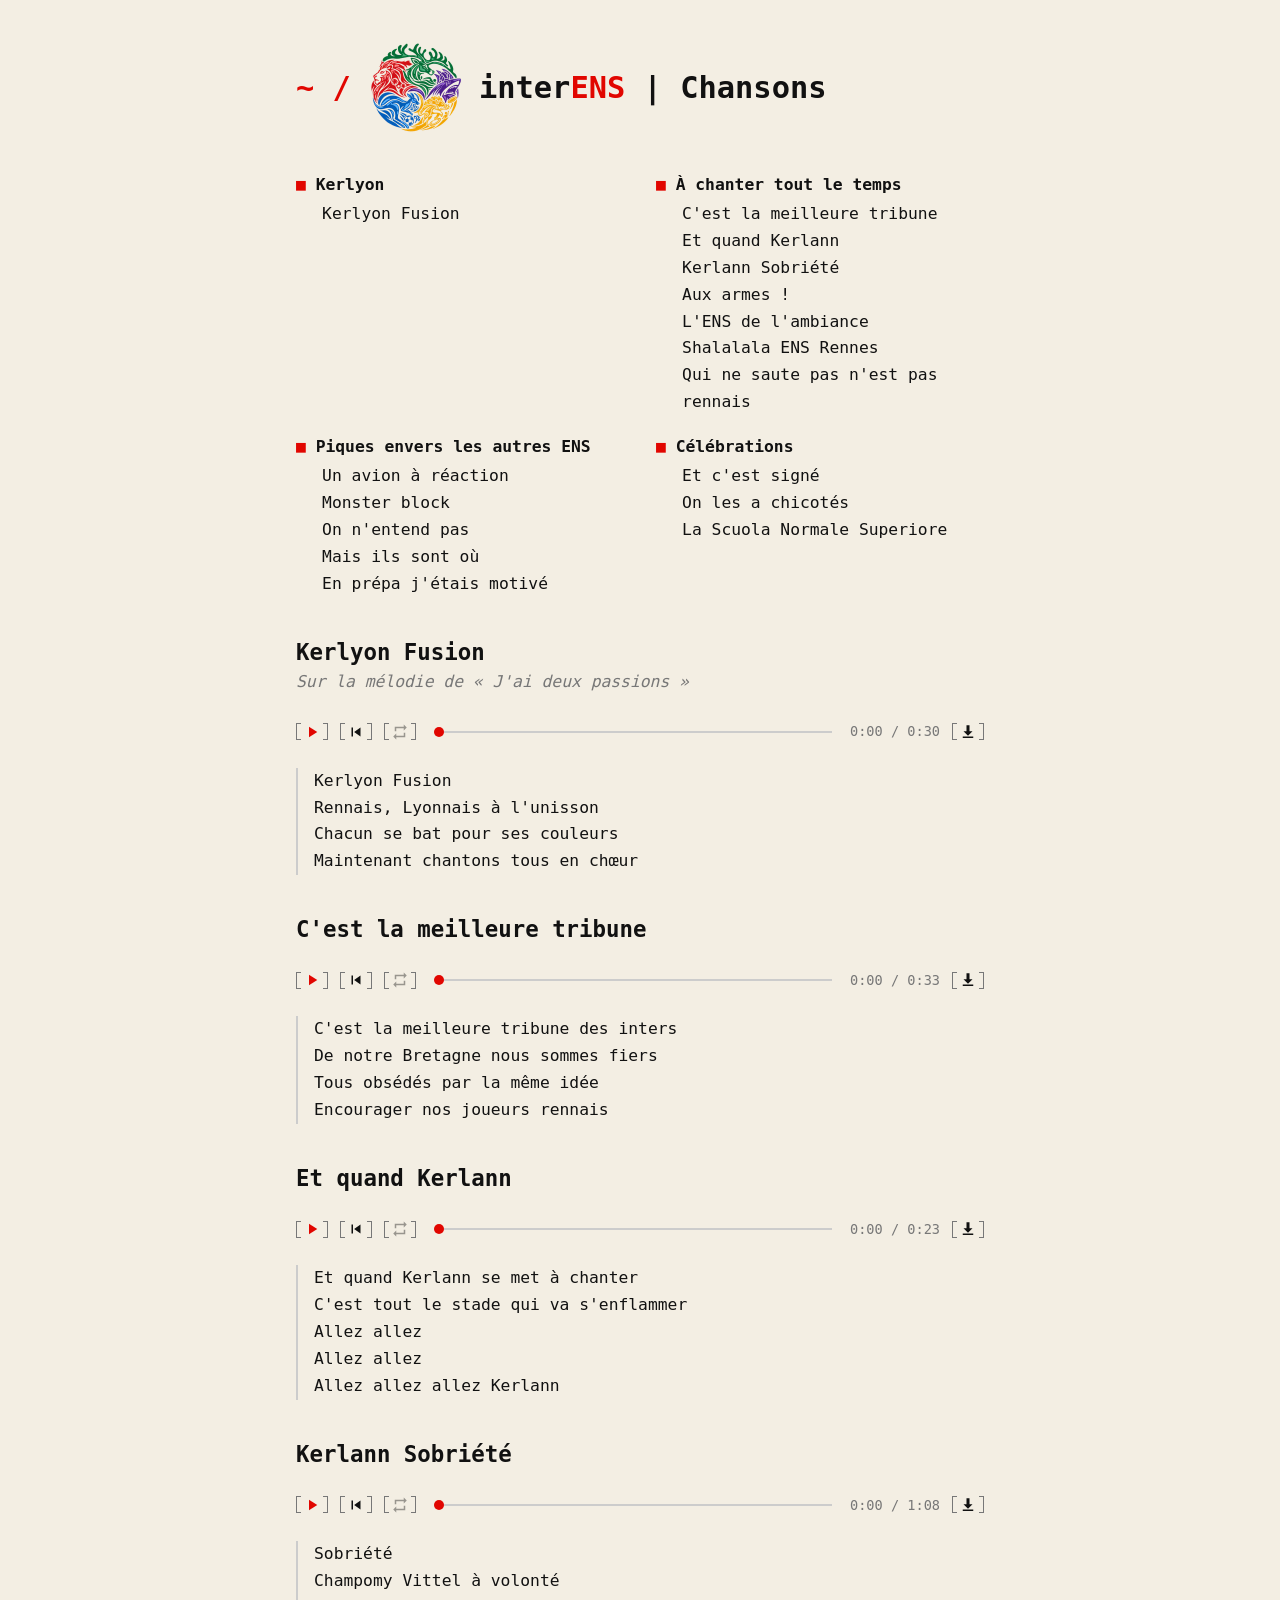
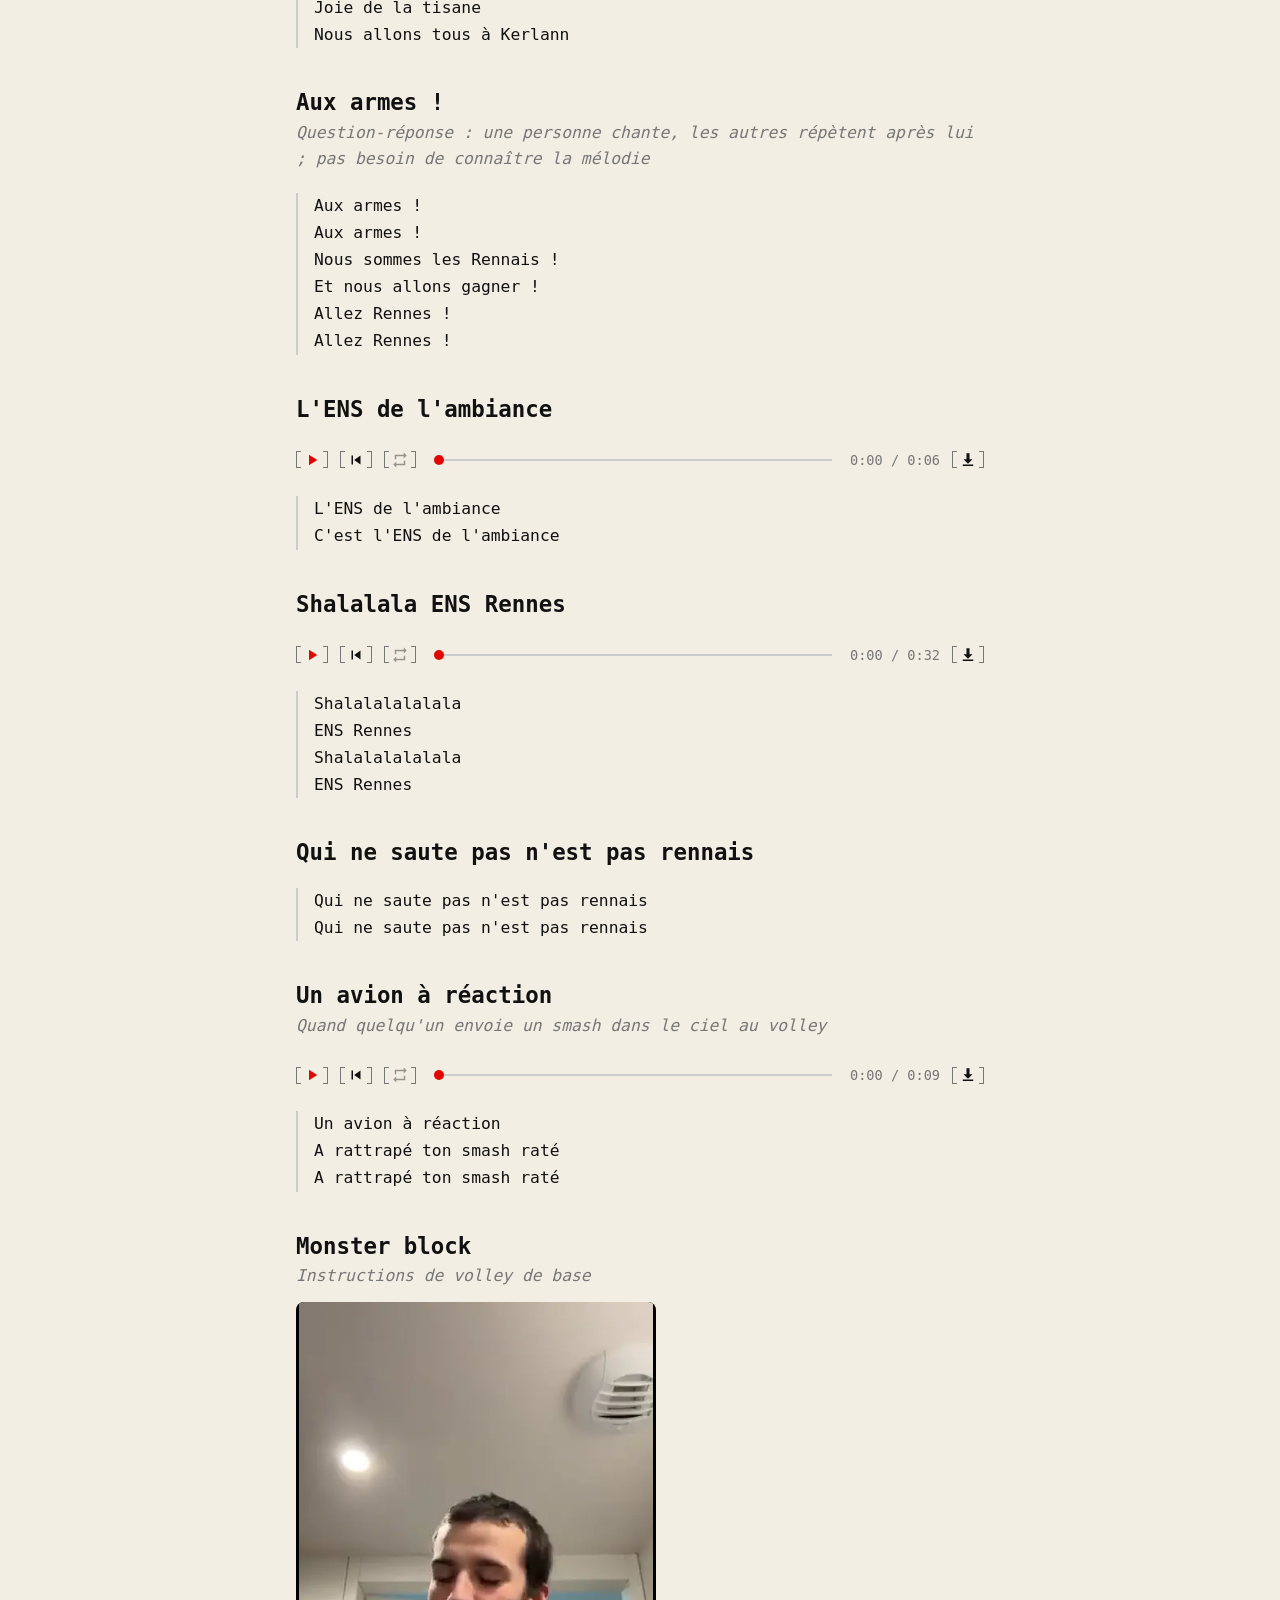
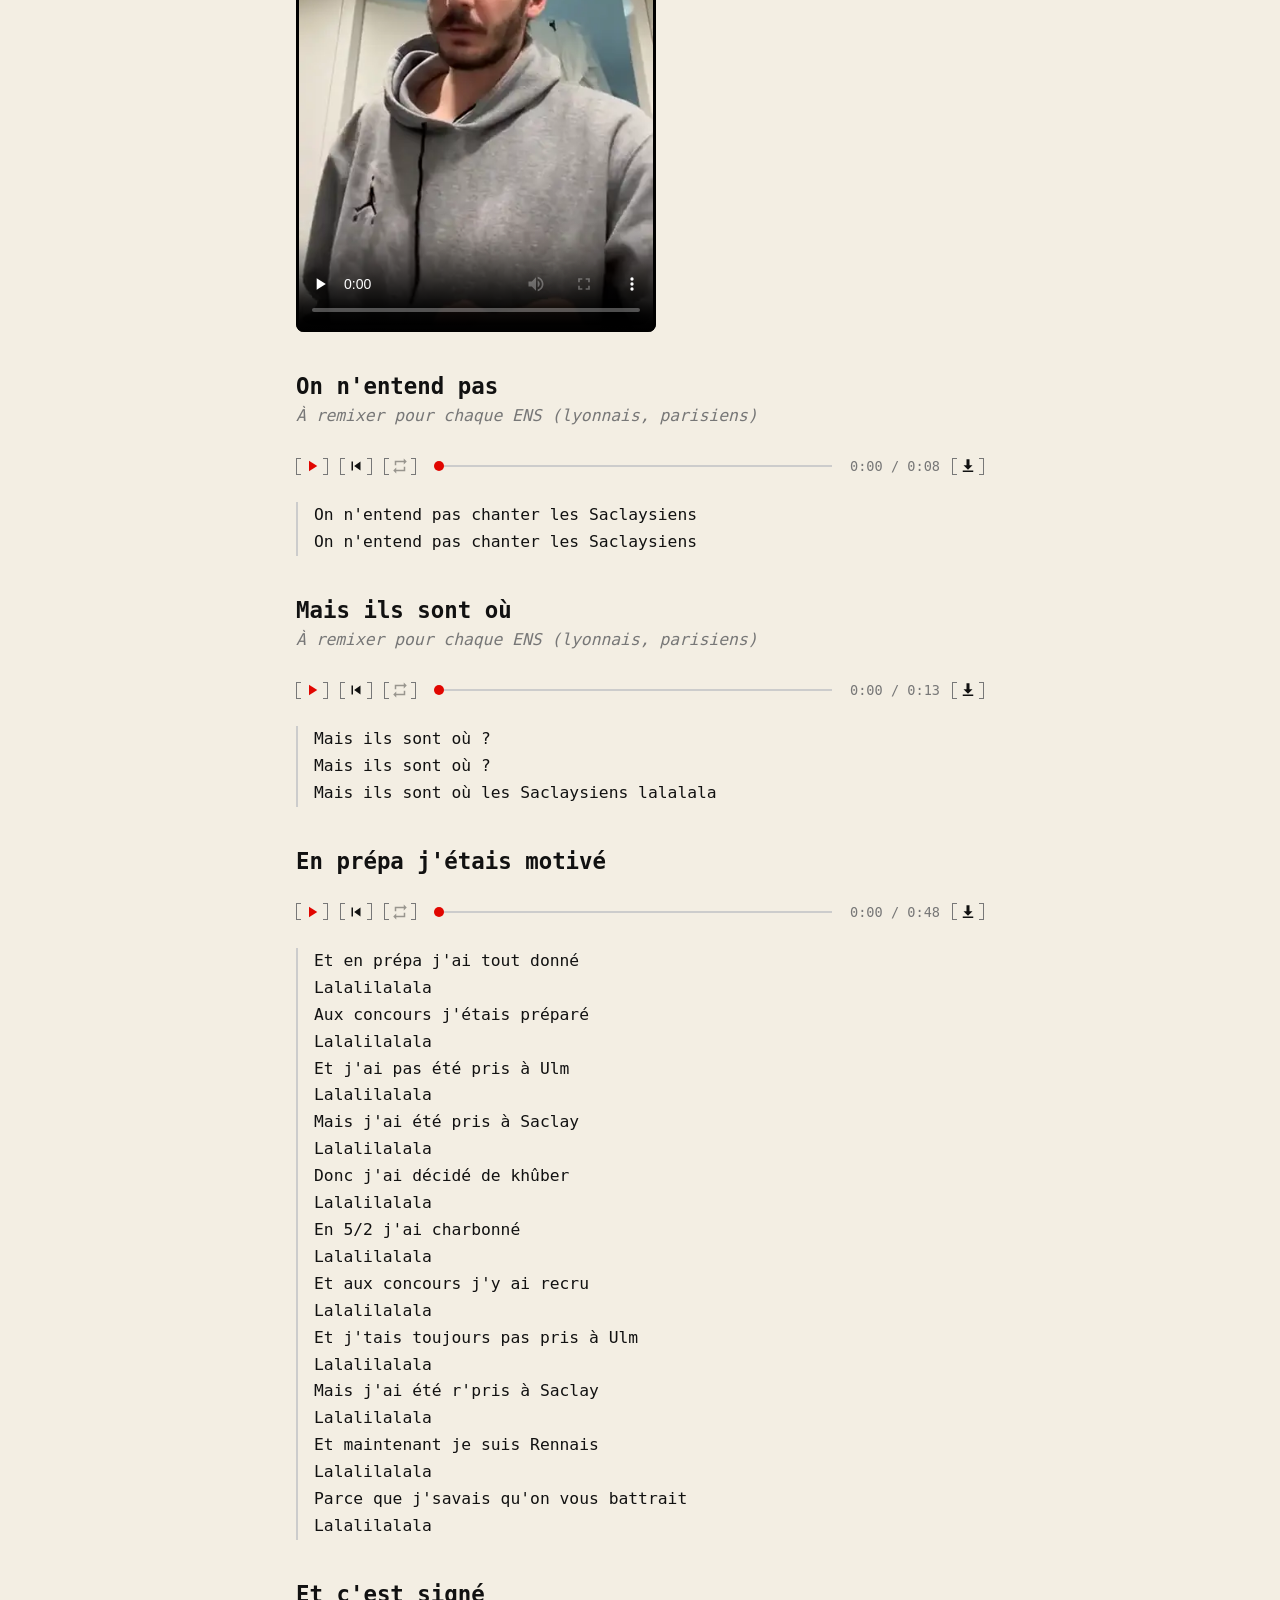
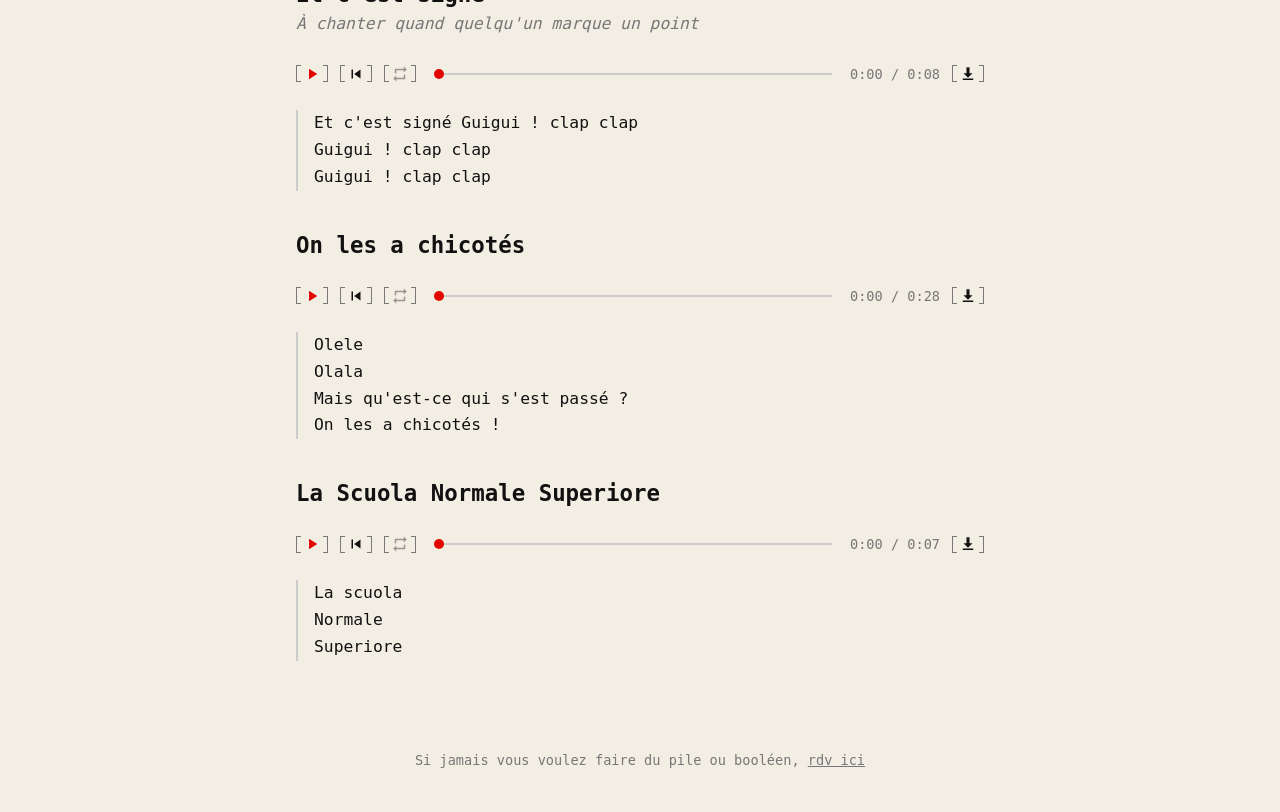
==== commit ee5e0648: "Remet Joie de la tisane dans Kerlann Sobriété" ====
--- a/index.html
+++ b/index.html
@@ -5,7 +5,7 @@
   <meta name="viewport" content="width=device-width, initial-scale=1">
   <title>interENS | Chansons</title>
   <link rel="icon" href="logo.webp" type="image/webp">
-  <link rel="stylesheet" href="style.css?v=4">
+  <link rel="stylesheet" href="style.css?v=5">
 </head>
 <body>
   <div class="recueil">
@@ -25,8 +25,8 @@
     </footer>
   </div>
 
-  <script src="chansons.js?v=4"></script>
-  <script src="app.js?v=4"></script>
+  <script src="chansons.js?v=5"></script>
+  <script src="app.js?v=5"></script>
   <script>
     // En local (fichier ouvert par double-clic), on remplace les liens
     // entre les deux sites par les chemins des dossiers sur le PC.
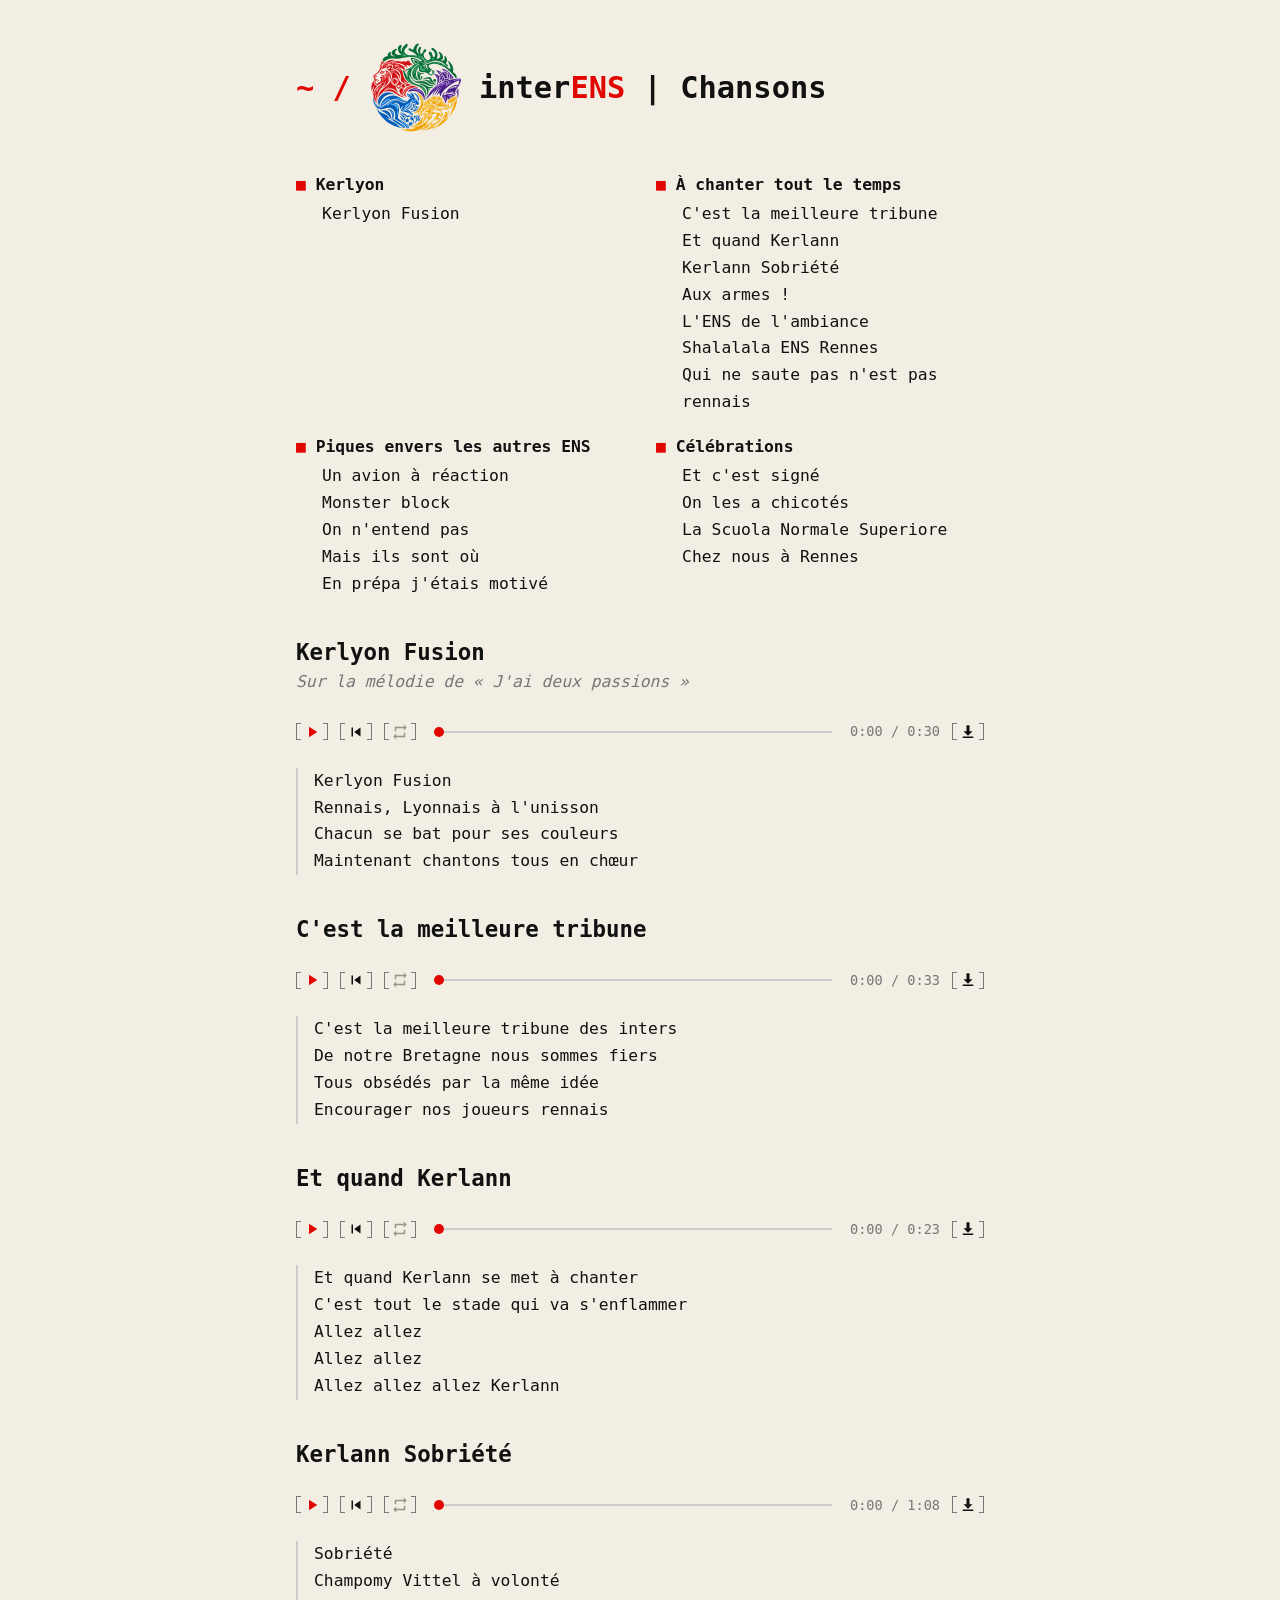
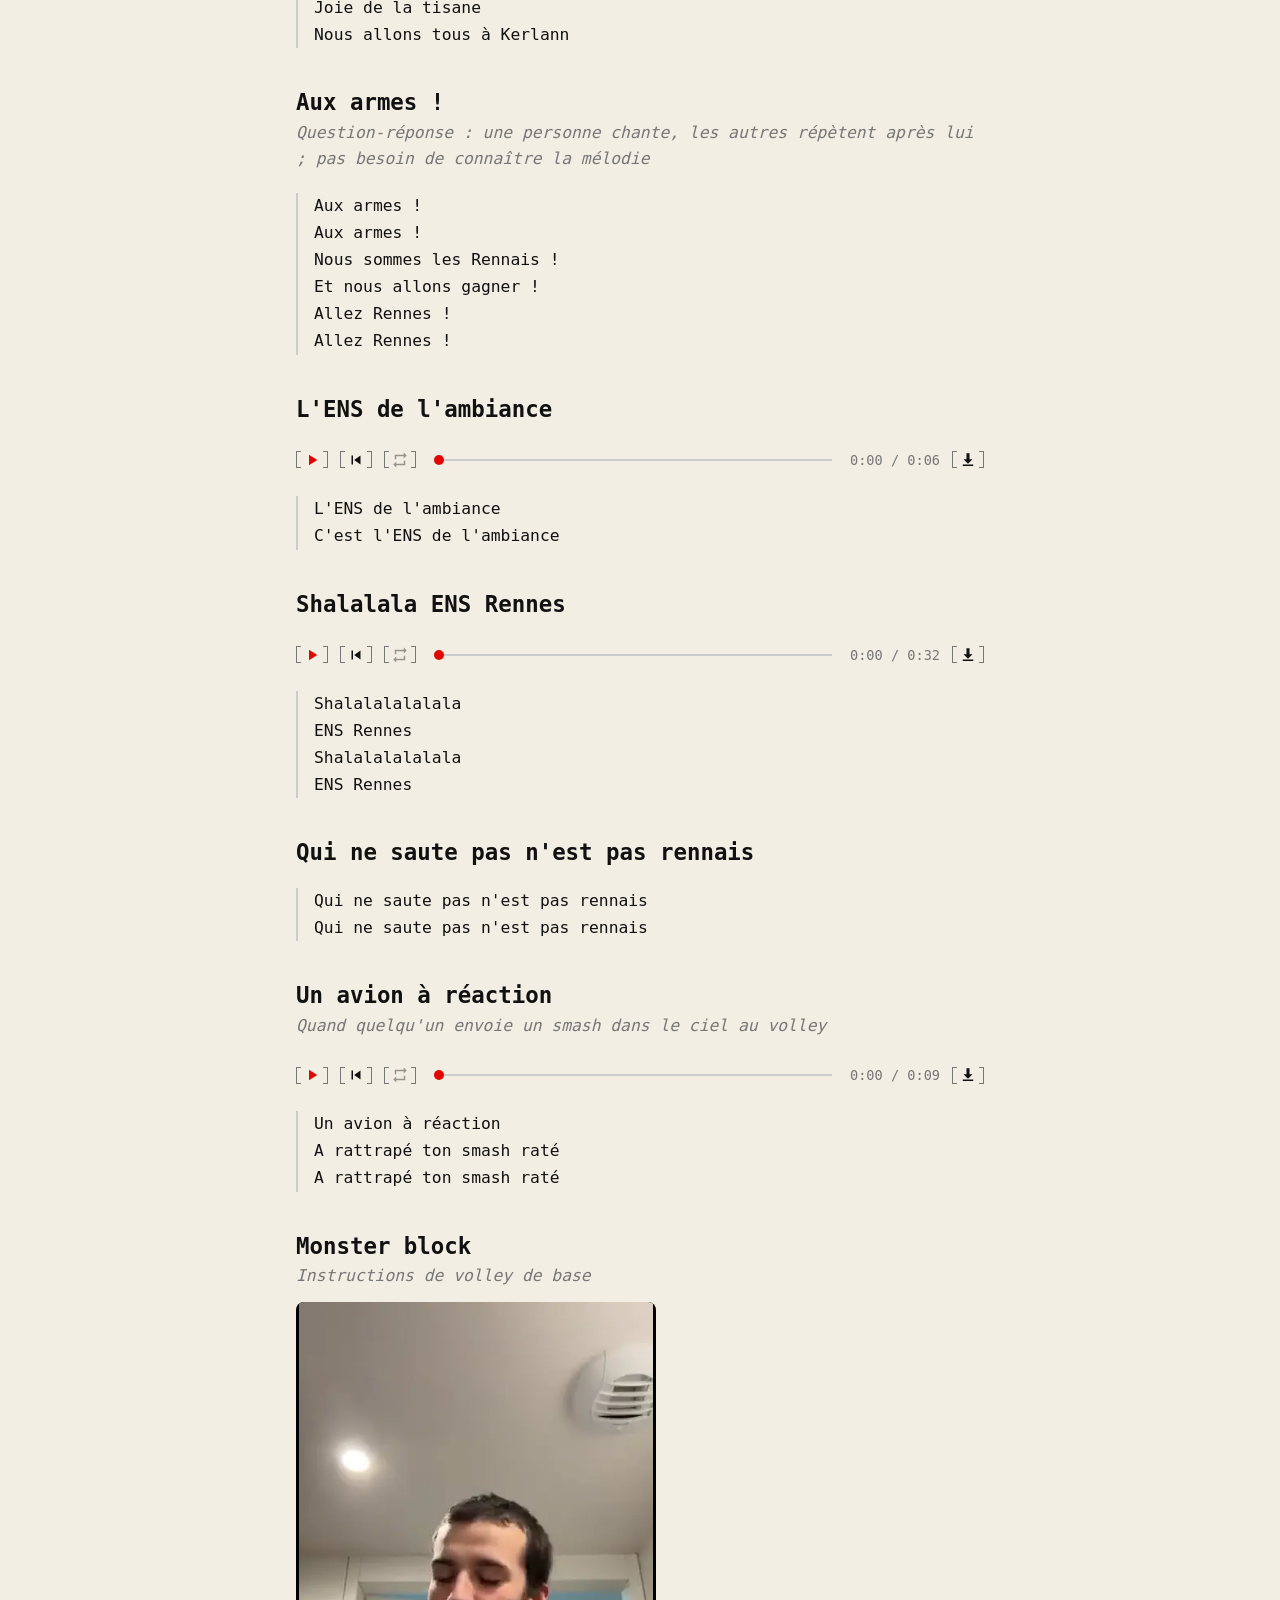
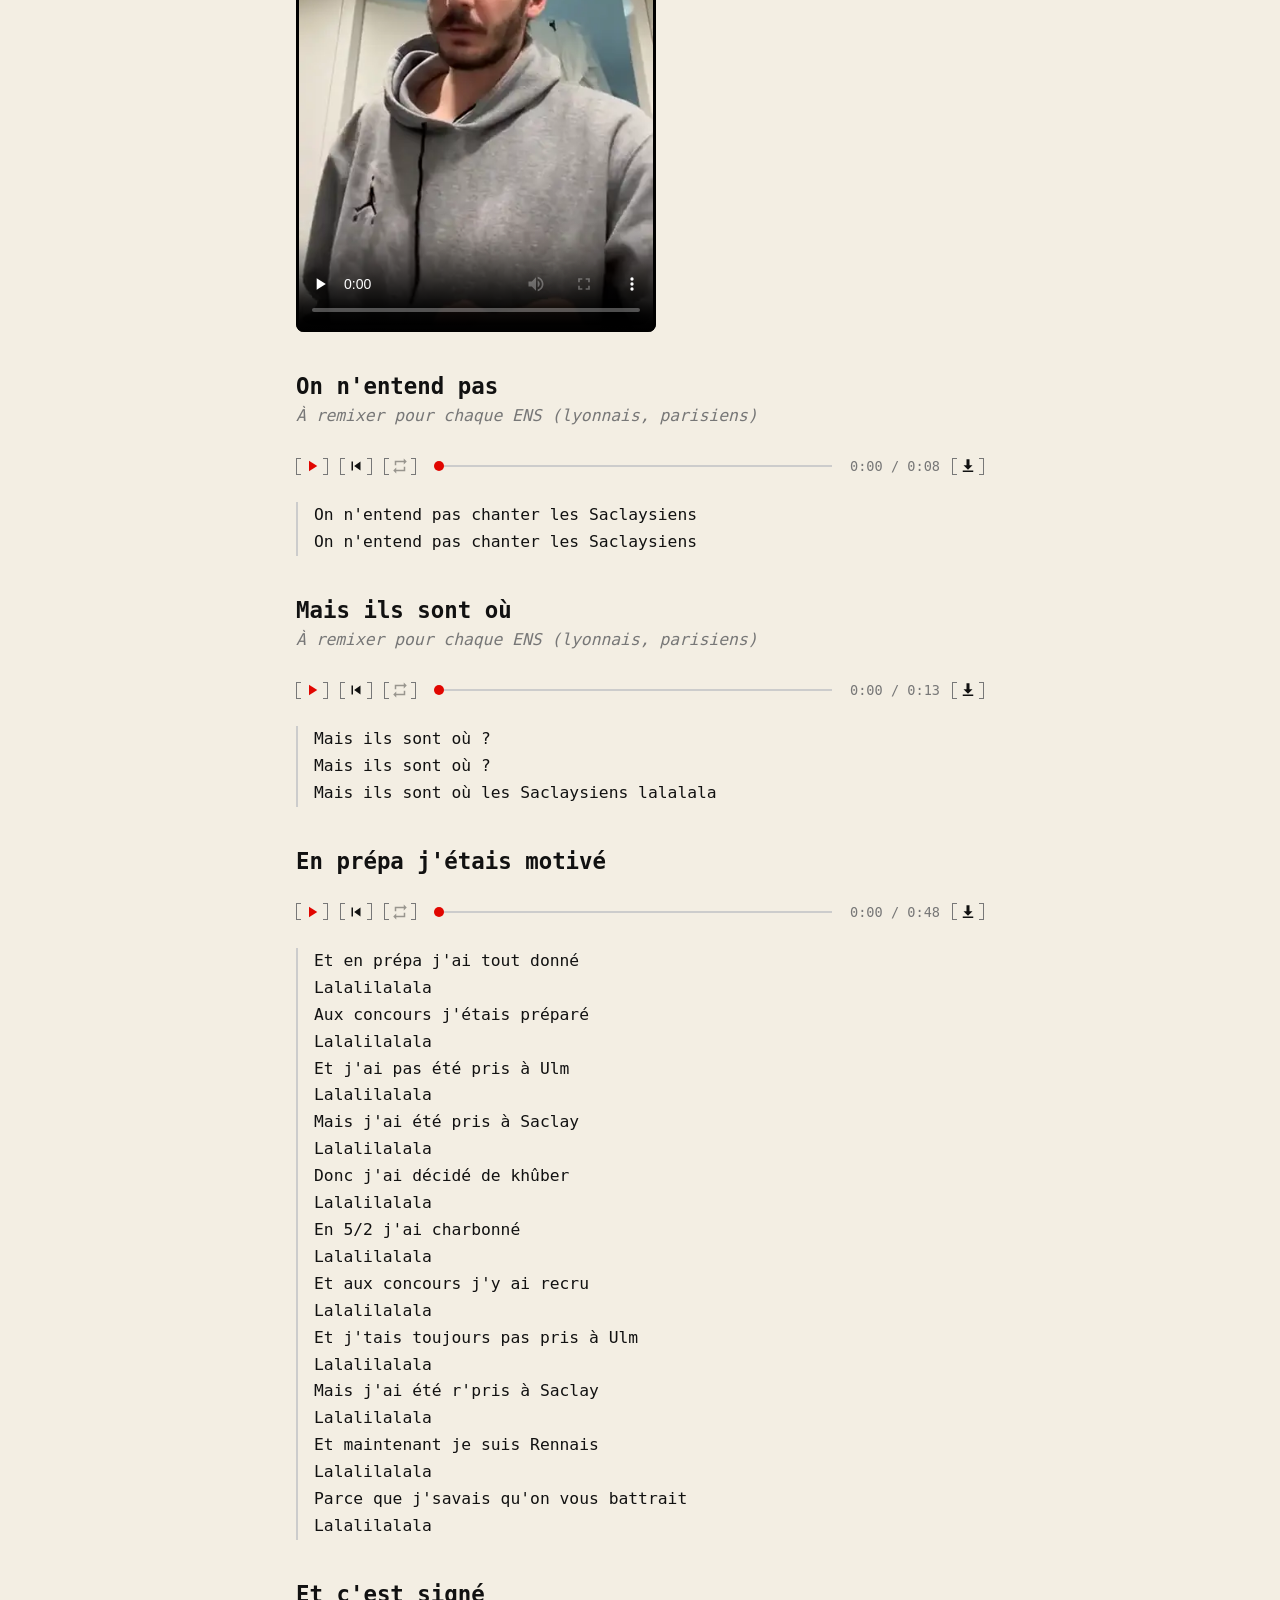
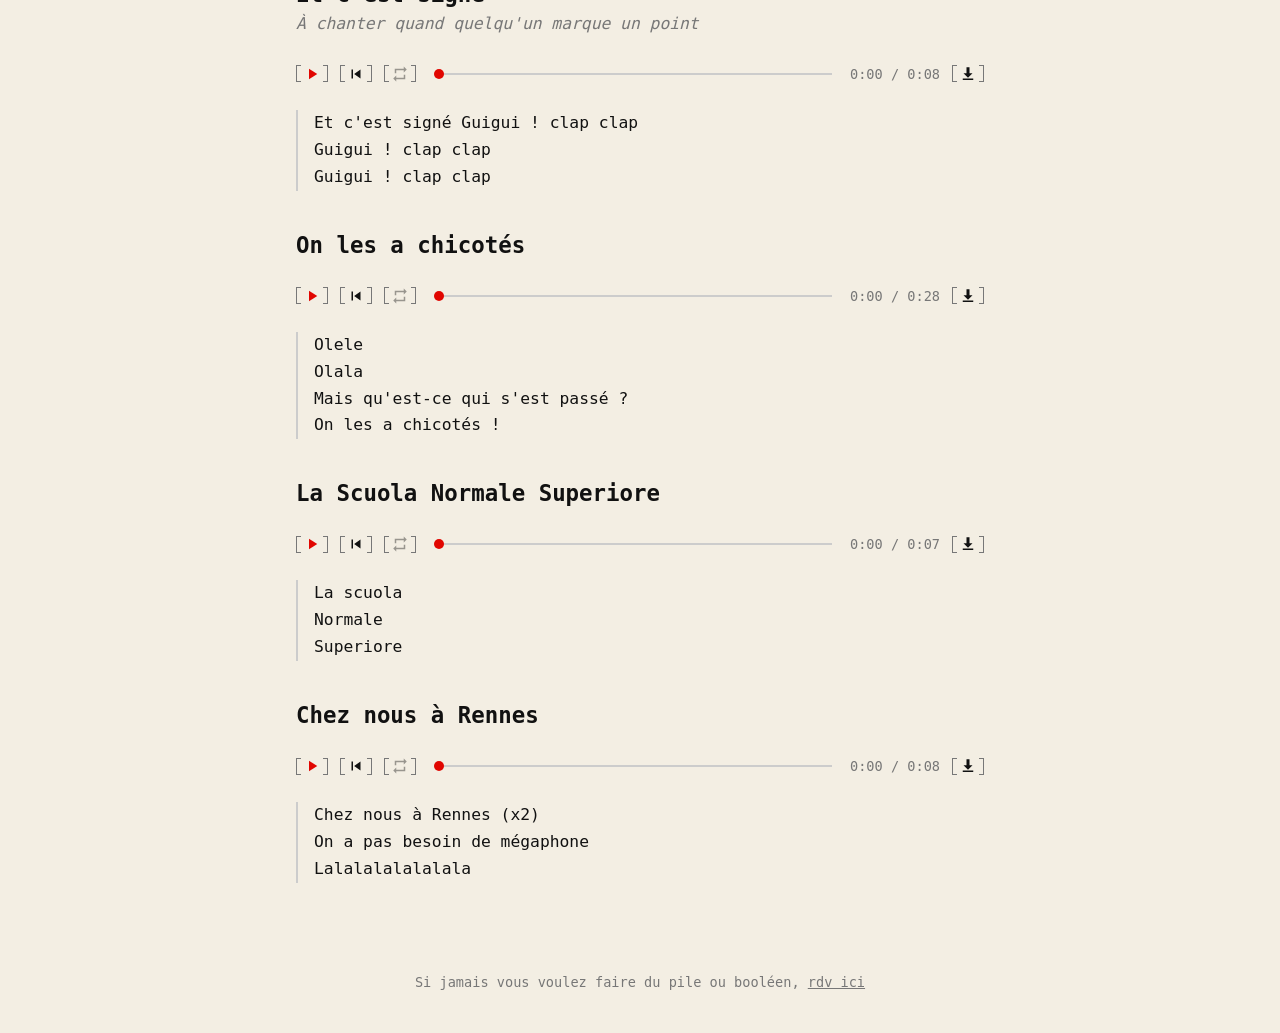
==== commit 76dcd8f0: "Ajoute Chez nous à Rennes" ====
--- a/index.html
+++ b/index.html
@@ -5,7 +5,7 @@
   <meta name="viewport" content="width=device-width, initial-scale=1">
   <title>interENS | Chansons</title>
   <link rel="icon" href="logo.webp" type="image/webp">
-  <link rel="stylesheet" href="style.css?v=5">
+  <link rel="stylesheet" href="style.css?v=6">
 </head>
 <body>
   <div class="recueil">
@@ -25,8 +25,8 @@
     </footer>
   </div>
 
-  <script src="chansons.js?v=5"></script>
-  <script src="app.js?v=5"></script>
+  <script src="chansons.js?v=6"></script>
+  <script src="app.js?v=6"></script>
   <script>
     // En local (fichier ouvert par double-clic), on remplace les liens
     // entre les deux sites par les chemins des dossiers sur le PC.
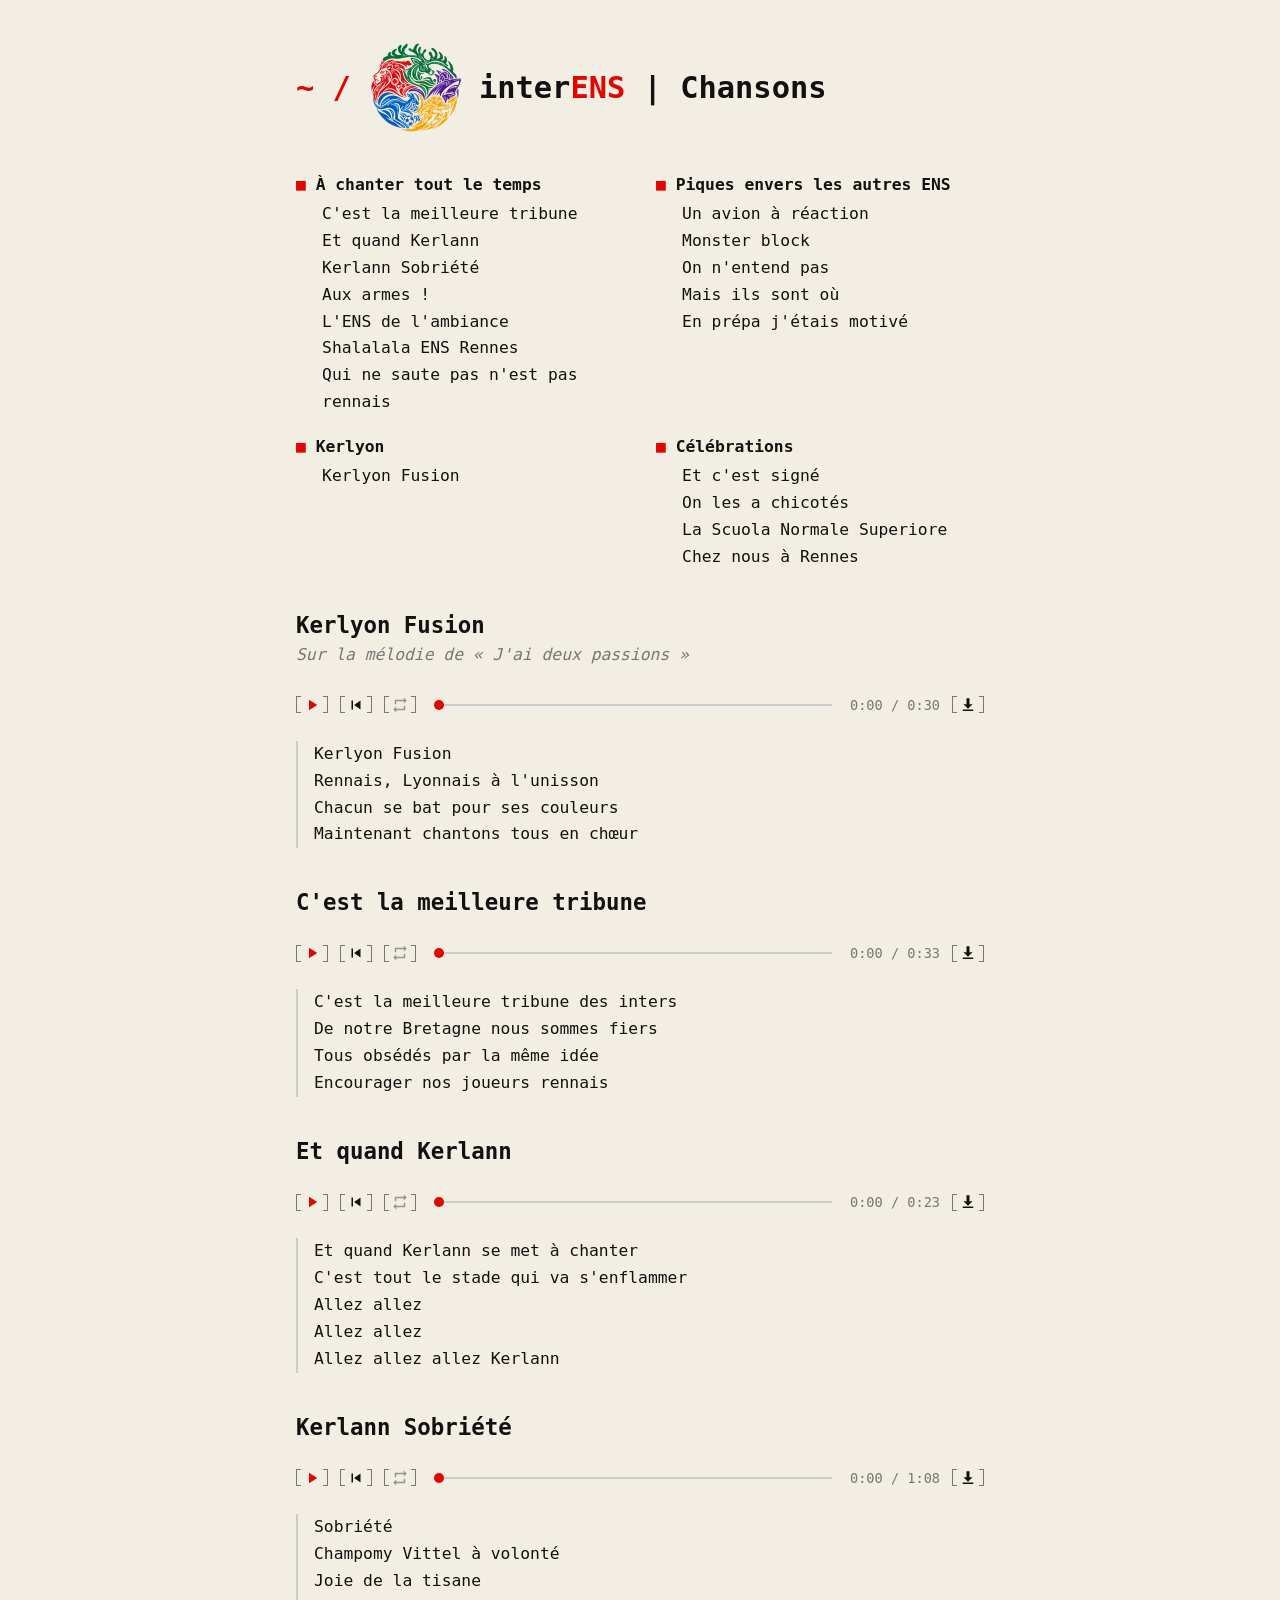
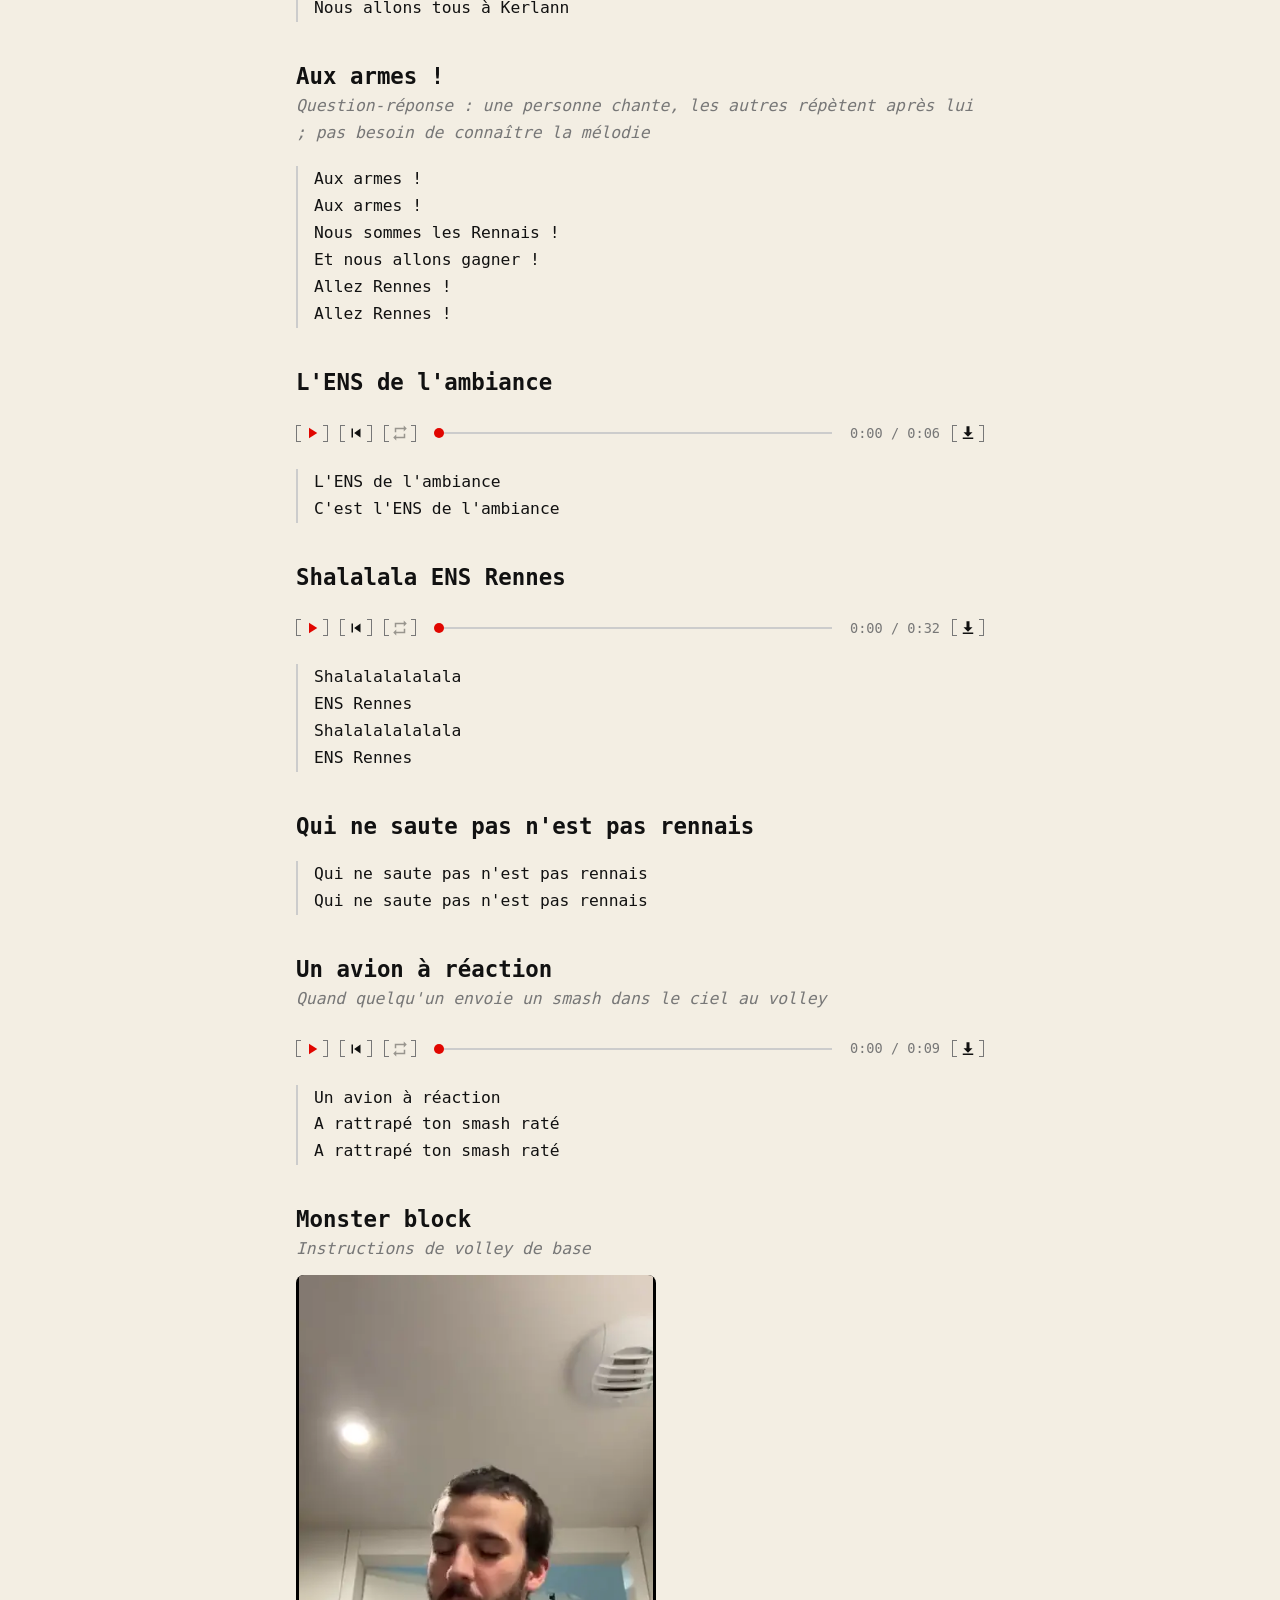
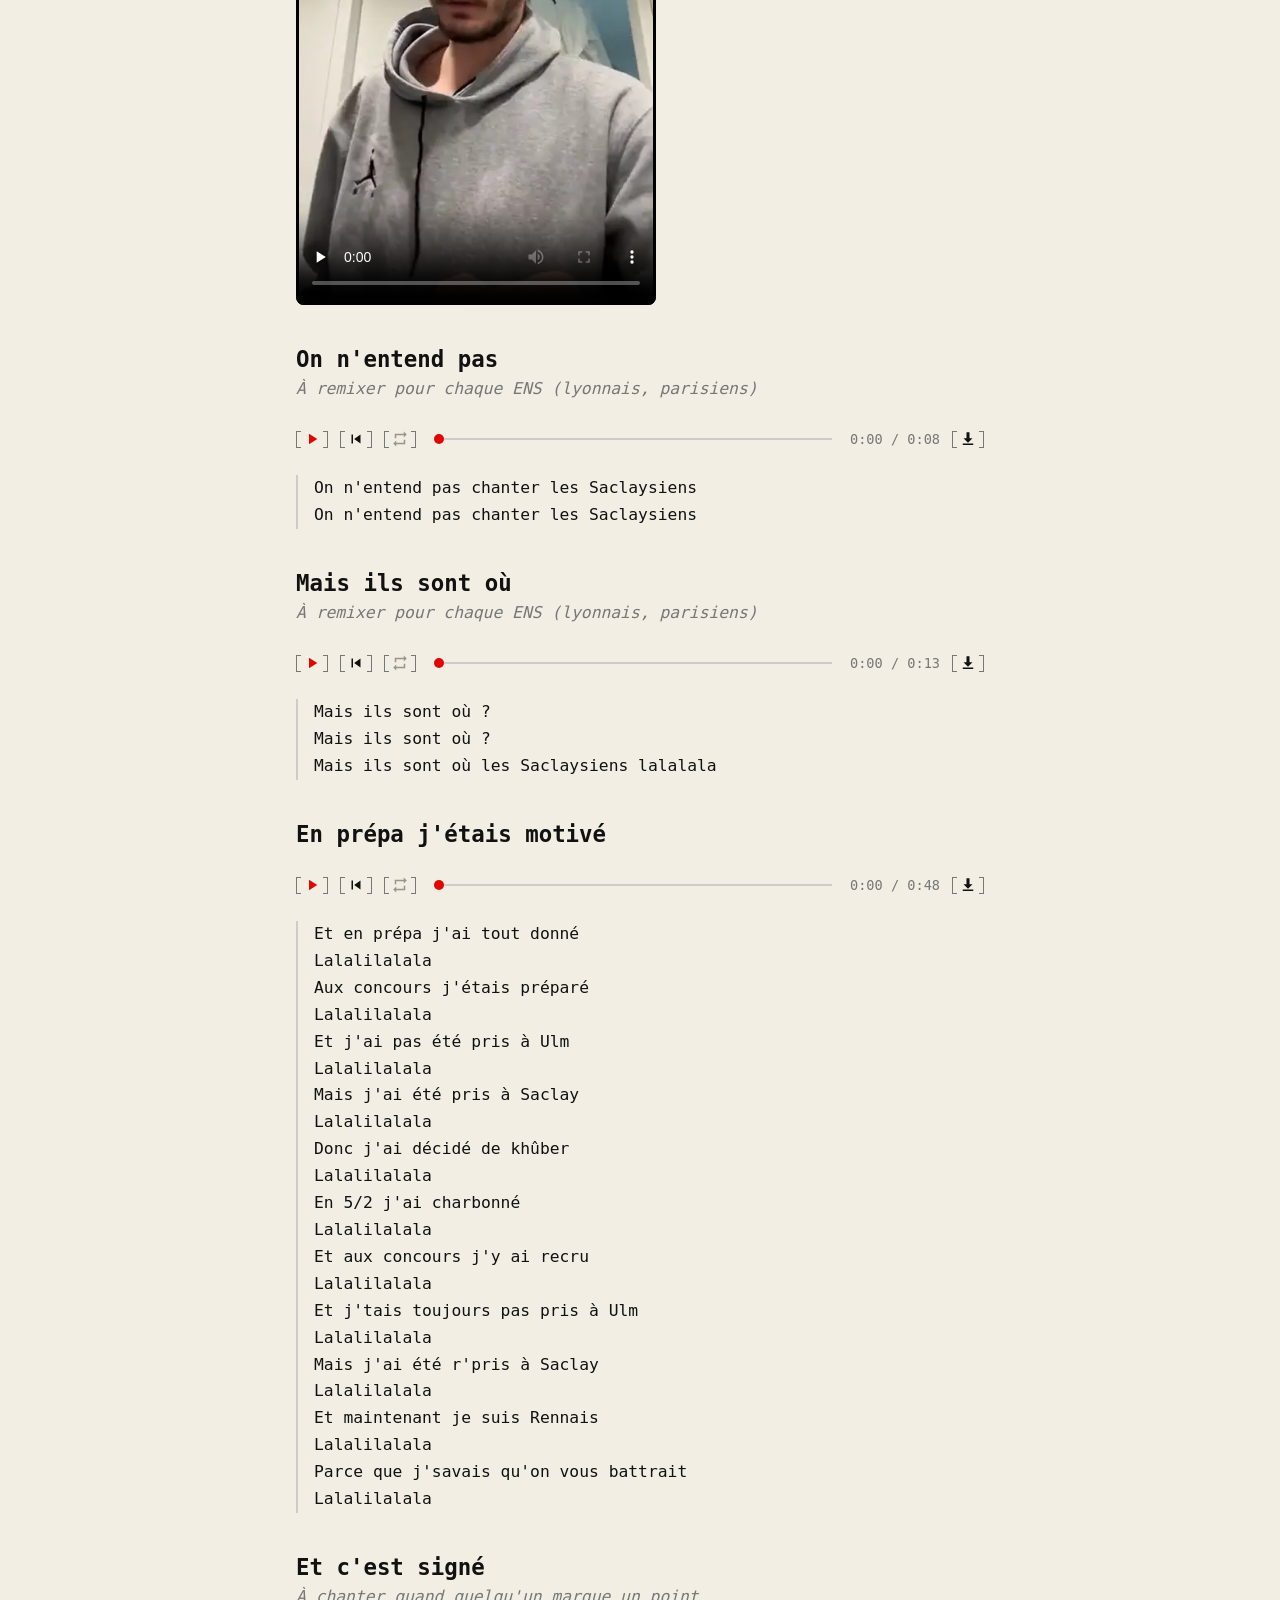
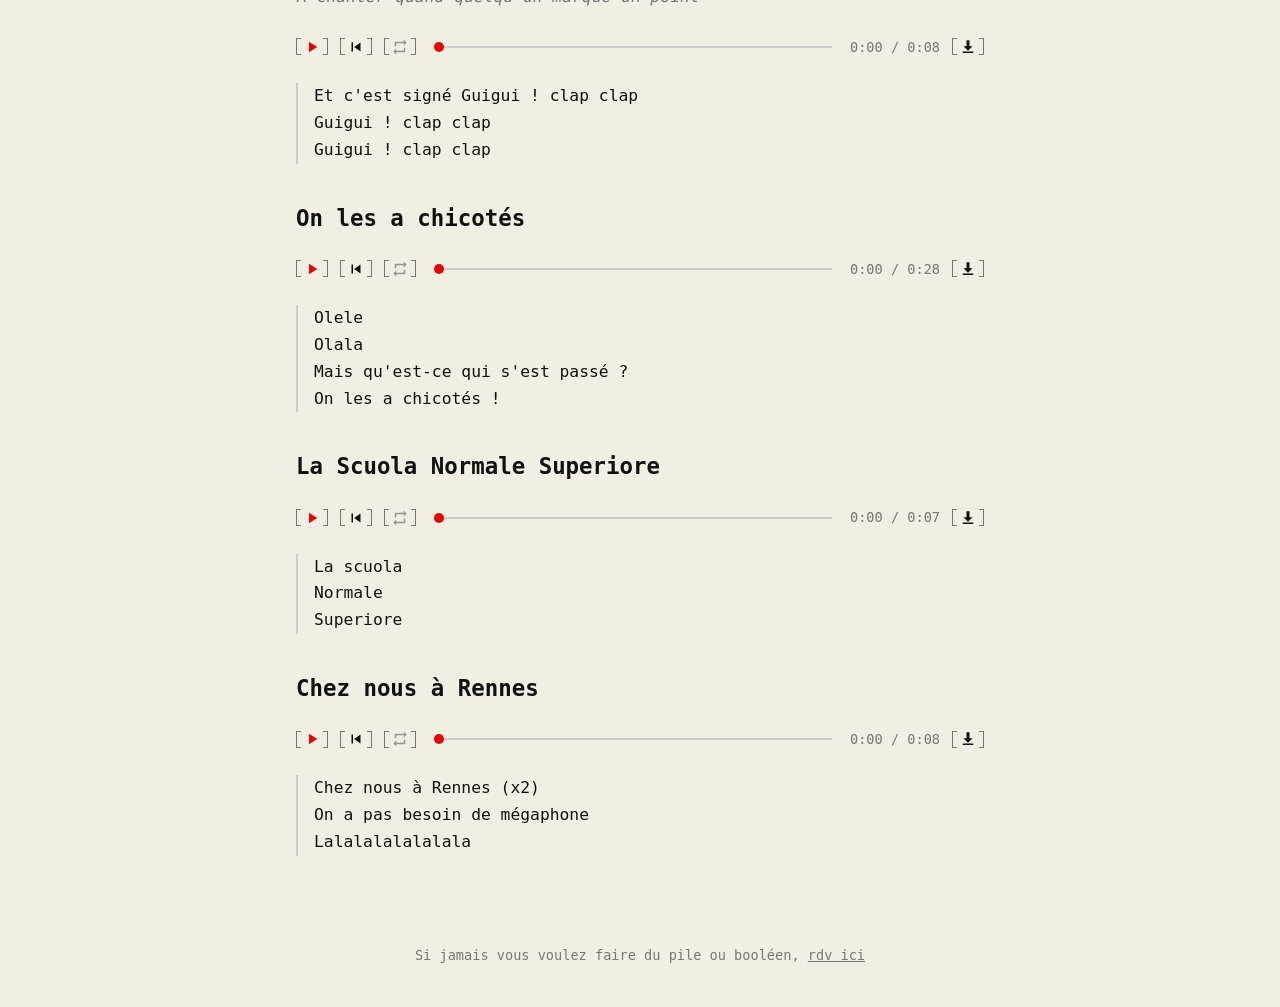
==== commit 9ab87015: "Sur PC, place Kerlyon en bas à gauche du sommaire" ====
--- a/index.html
+++ b/index.html
@@ -5,7 +5,7 @@
   <meta name="viewport" content="width=device-width, initial-scale=1">
   <title>interENS | Chansons</title>
   <link rel="icon" href="logo.webp" type="image/webp">
-  <link rel="stylesheet" href="style.css?v=6">
+  <link rel="stylesheet" href="style.css?v=7">
 </head>
 <body>
   <div class="recueil">
@@ -25,8 +25,8 @@
     </footer>
   </div>
 
-  <script src="chansons.js?v=6"></script>
-  <script src="app.js?v=6"></script>
+  <script src="chansons.js?v=7"></script>
+  <script src="app.js?v=7"></script>
   <script>
     // En local (fichier ouvert par double-clic), on remplace les liens
     // entre les deux sites par les chemins des dossiers sur le PC.
--- a/style.css
+++ b/style.css
@@ -96,6 +96,11 @@
   .sommaire > ol { display: flex; flex-wrap: wrap; gap: 18px 32px; }
   .sommaire .categorie { flex: 1 1 calc(50% - 16px); }
   .sommaire .categorie + .categorie { margin-top: 0; }
+  /* Kerlyon (une seule chanson) en bas à gauche, pour que les grosses
+     catégories soient en haut :  À chanter… | Piques…
+                                  Kerlyon    | Célébrations      */
+  .sommaire .categorie[data-cat="kerlyon"] { order: 1; }
+  .sommaire .categorie[data-cat="celebrations"] { order: 2; }
 }
 
 /* ---------- Chanson ---------- */
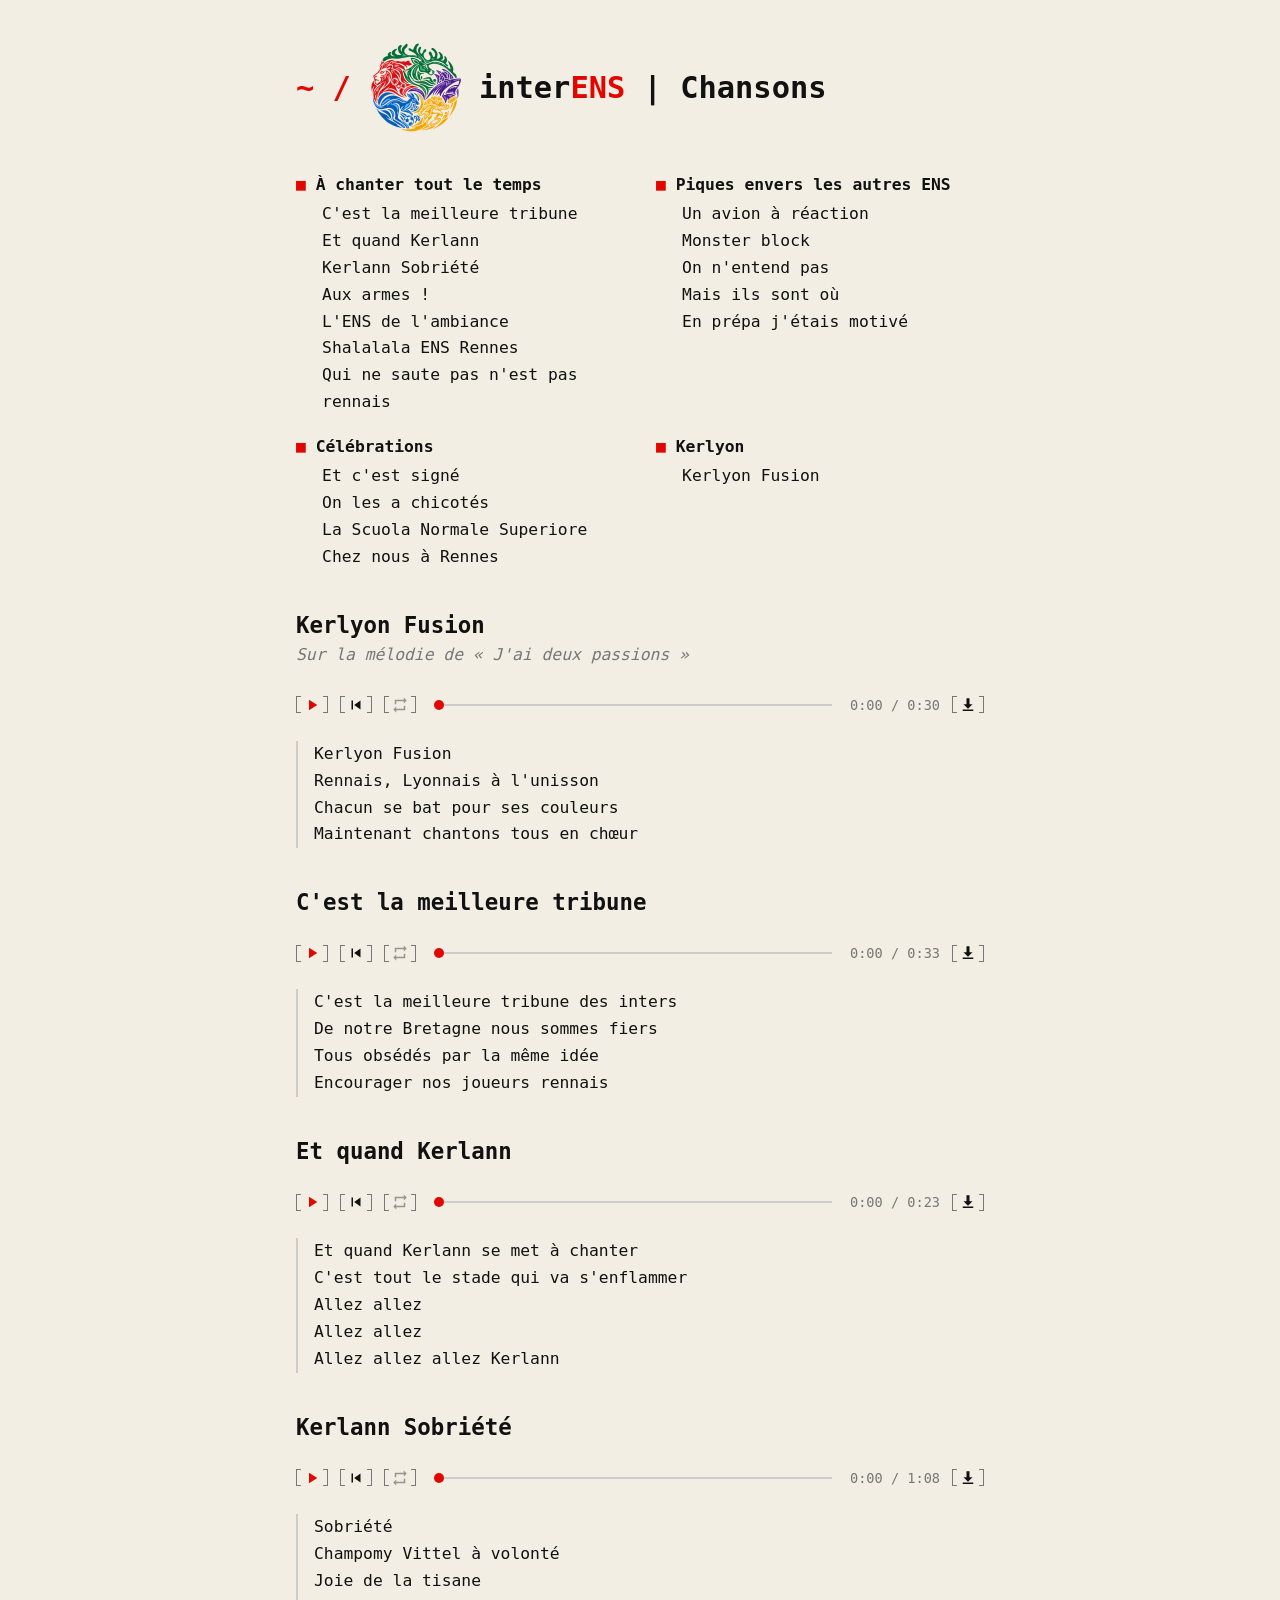
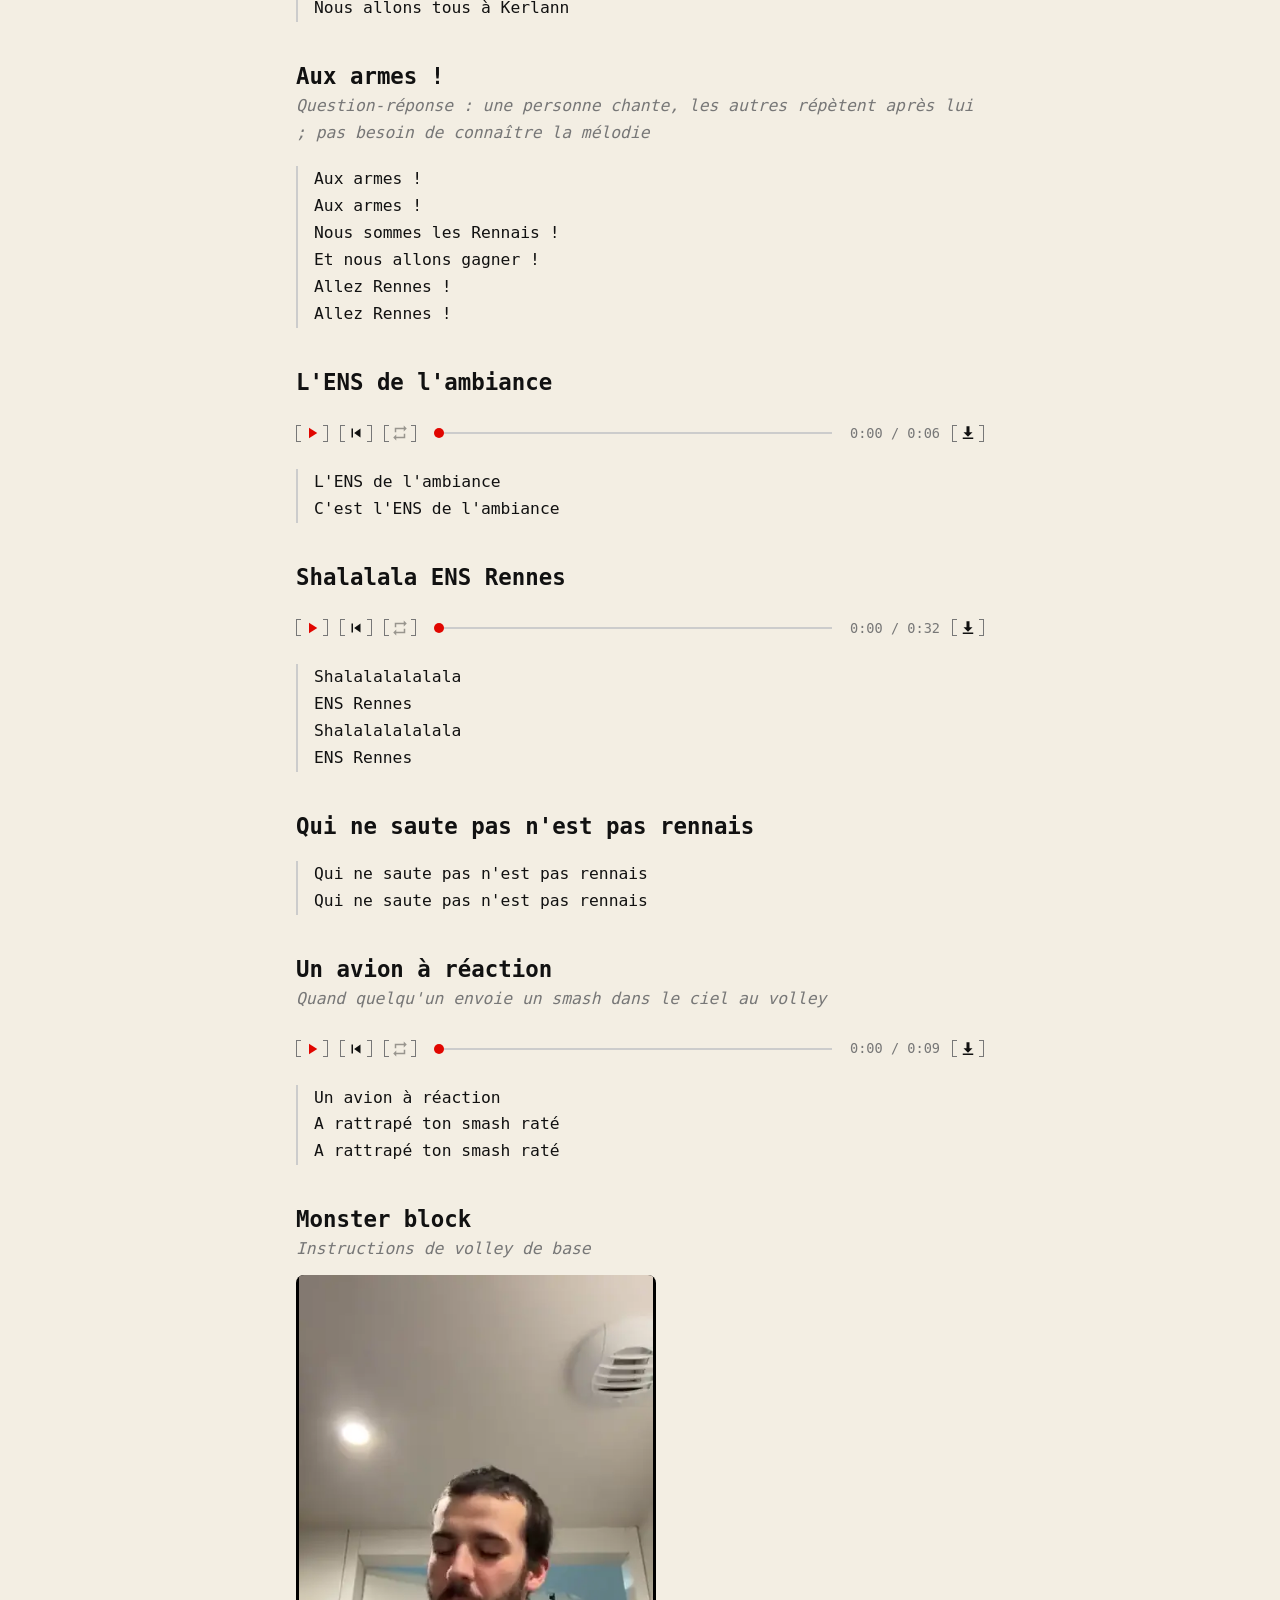
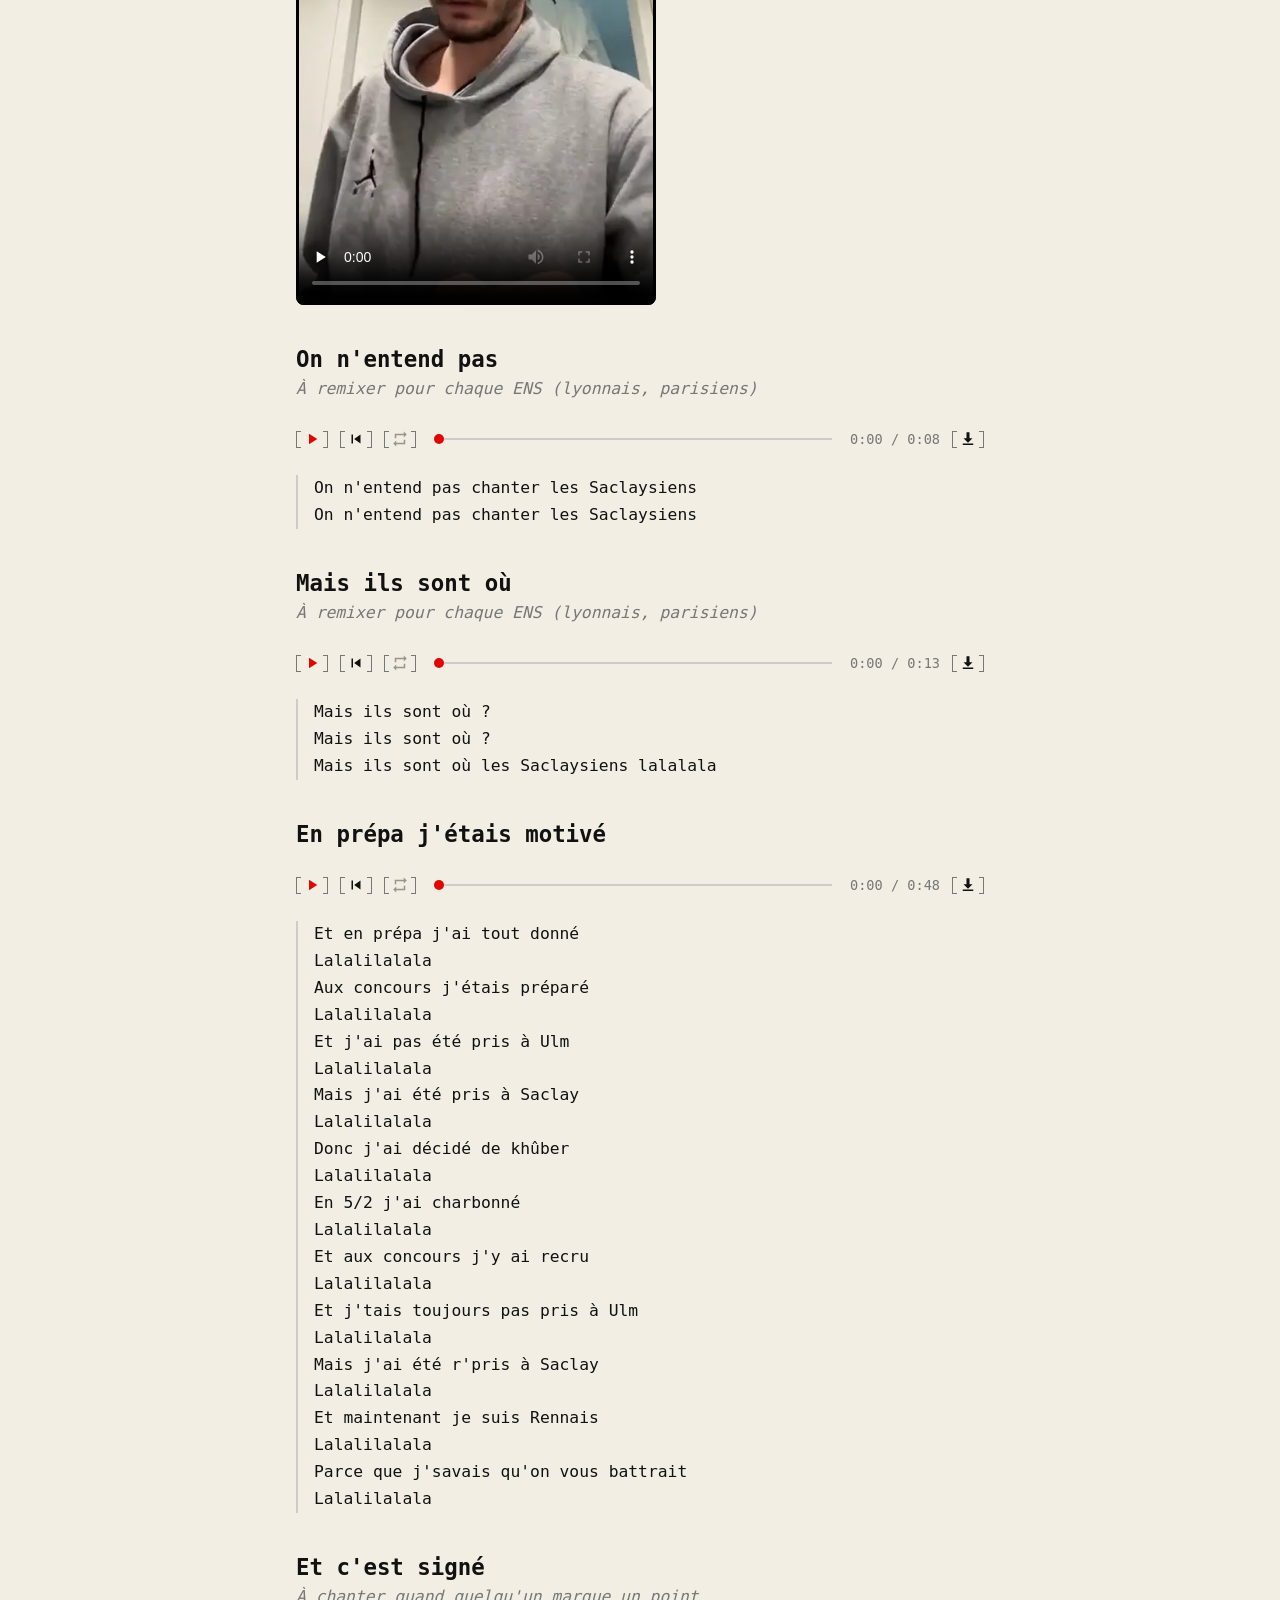
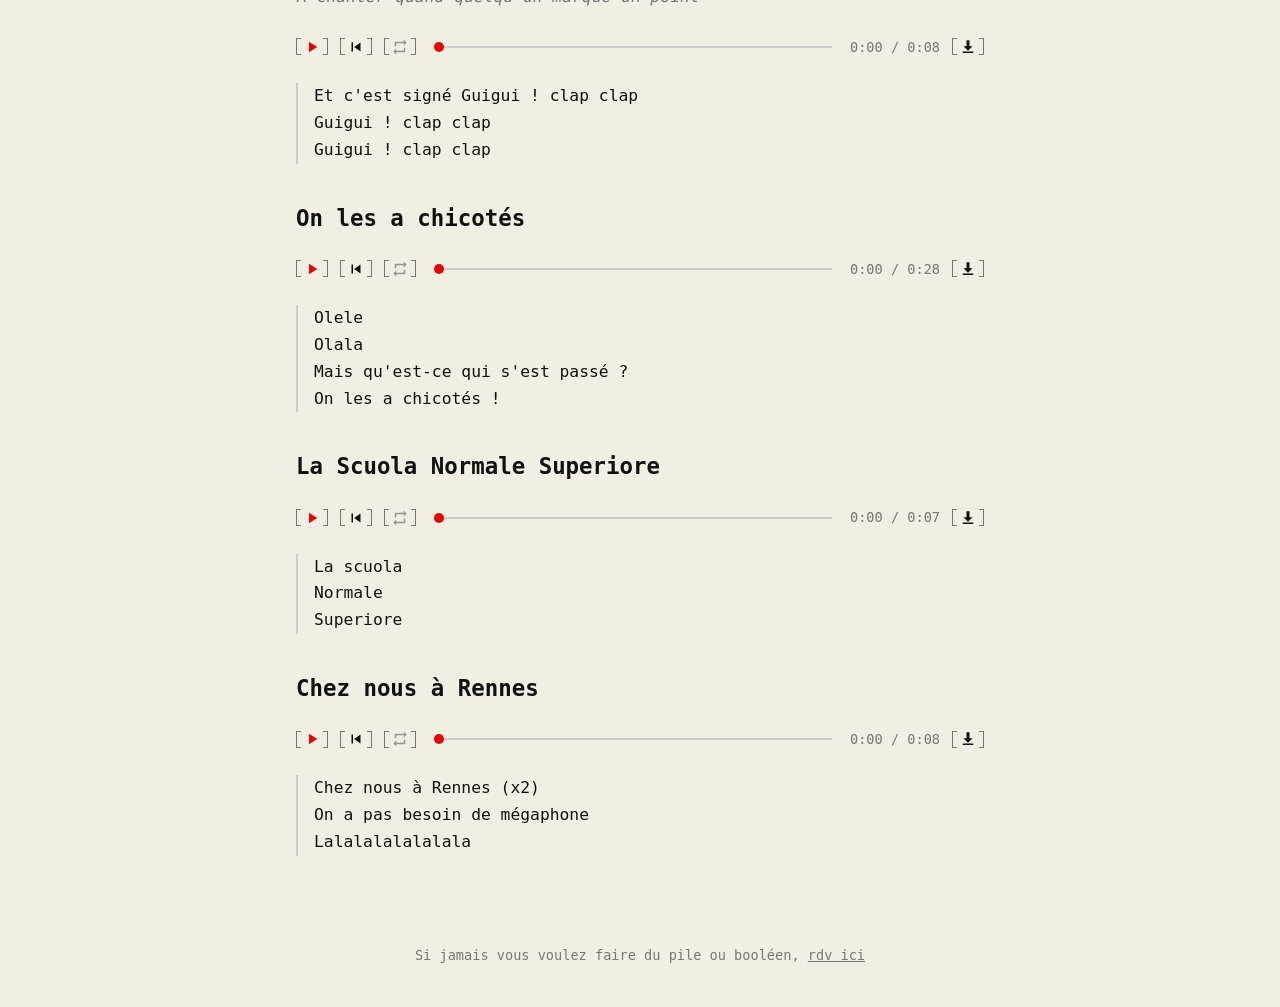
==== commit 0280ce3f: "Sur PC, place Kerlyon en bas à droite du sommaire" ====
--- a/index.html
+++ b/index.html
@@ -5,7 +5,7 @@
   <meta name="viewport" content="width=device-width, initial-scale=1">
   <title>interENS | Chansons</title>
   <link rel="icon" href="logo.webp" type="image/webp">
-  <link rel="stylesheet" href="style.css?v=7">
+  <link rel="stylesheet" href="style.css?v=8">
 </head>
 <body>
   <div class="recueil">
@@ -25,8 +25,8 @@
     </footer>
   </div>
 
-  <script src="chansons.js?v=7"></script>
-  <script src="app.js?v=7"></script>
+  <script src="chansons.js?v=8"></script>
+  <script src="app.js?v=8"></script>
   <script>
     // En local (fichier ouvert par double-clic), on remplace les liens
     // entre les deux sites par les chemins des dossiers sur le PC.
--- a/style.css
+++ b/style.css
@@ -96,11 +96,11 @@
   .sommaire > ol { display: flex; flex-wrap: wrap; gap: 18px 32px; }
   .sommaire .categorie { flex: 1 1 calc(50% - 16px); }
   .sommaire .categorie + .categorie { margin-top: 0; }
-  /* Kerlyon (une seule chanson) en bas à gauche, pour que les grosses
-     catégories soient en haut :  À chanter… | Piques…
-                                  Kerlyon    | Célébrations      */
-  .sommaire .categorie[data-cat="kerlyon"] { order: 1; }
-  .sommaire .categorie[data-cat="celebrations"] { order: 2; }
+  /* Kerlyon (une seule chanson) en bas à droite, pour que les grosses
+     catégories soient en haut :  À chanter…   | Piques…
+                                  Célébrations | Kerlyon          */
+  .sommaire .categorie[data-cat="celebrations"] { order: 1; }
+  .sommaire .categorie[data-cat="kerlyon"] { order: 2; }
 }
 
 /* ---------- Chanson ---------- */
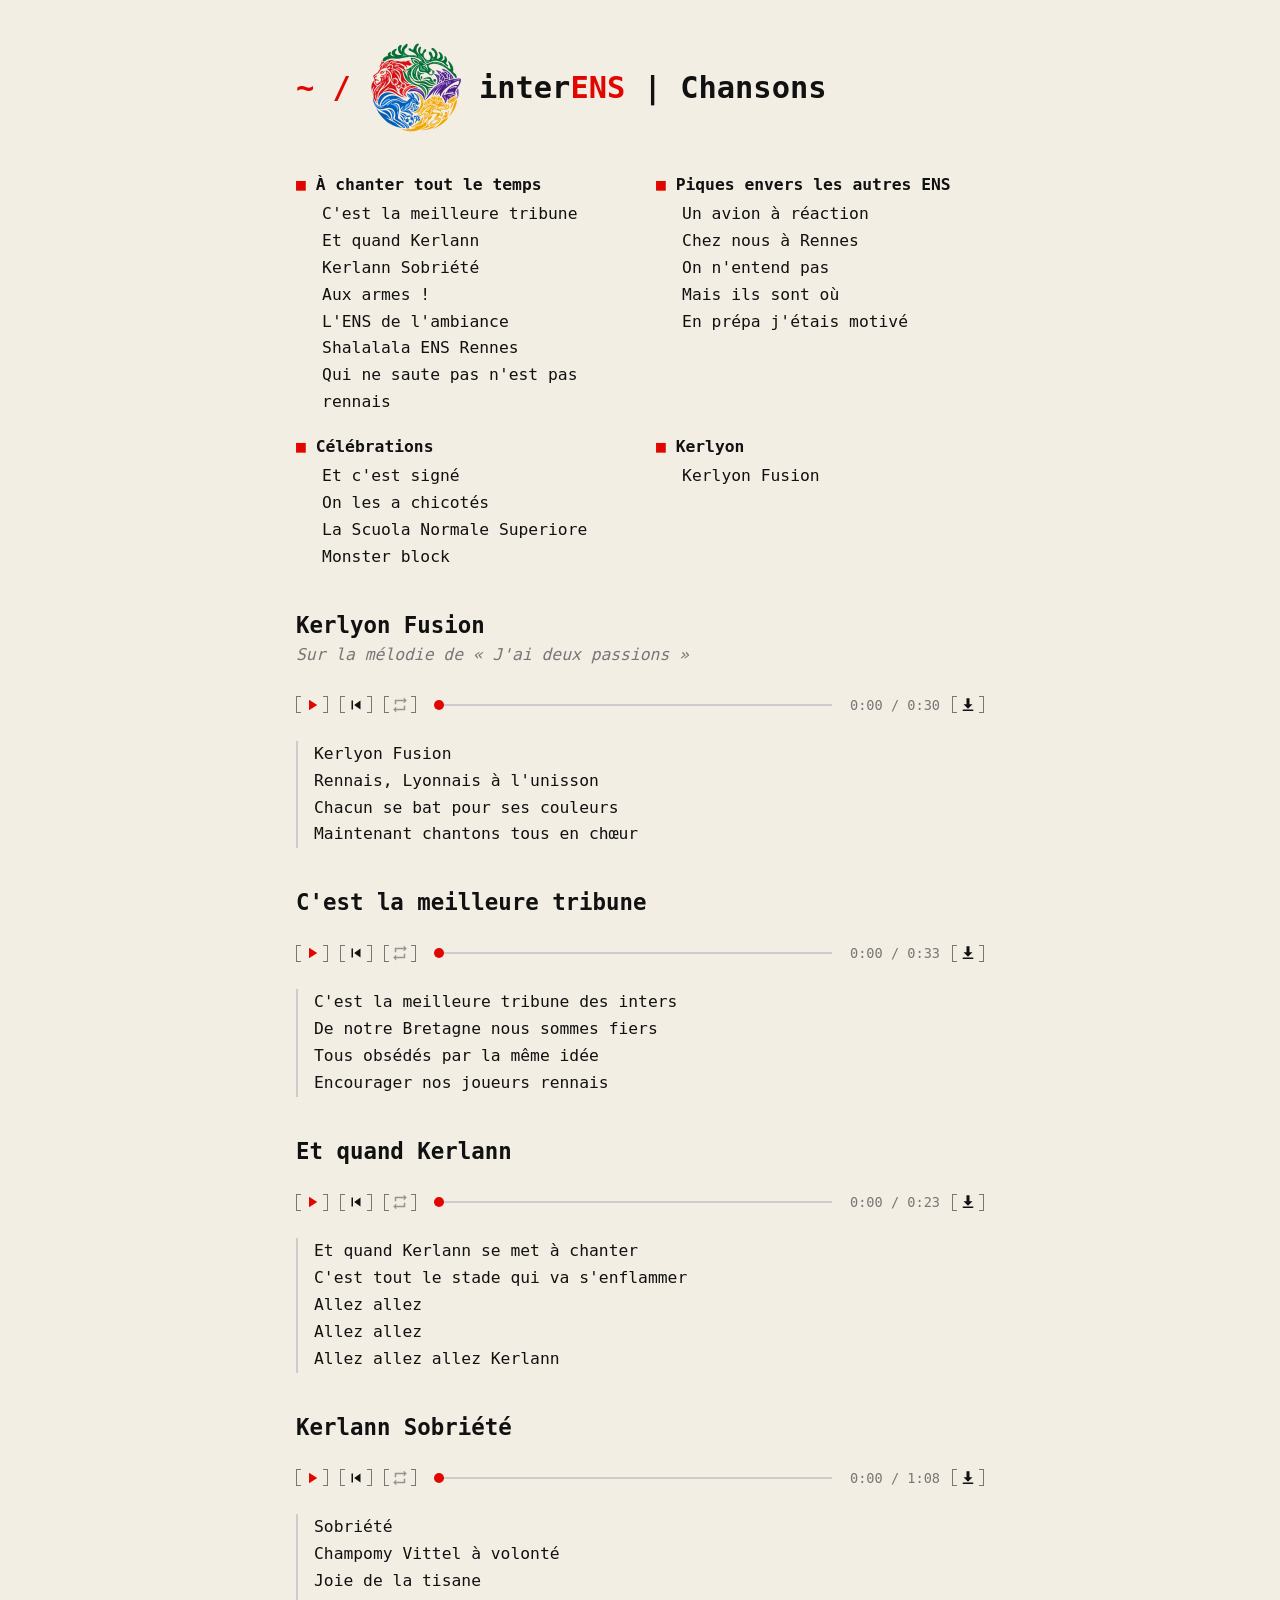
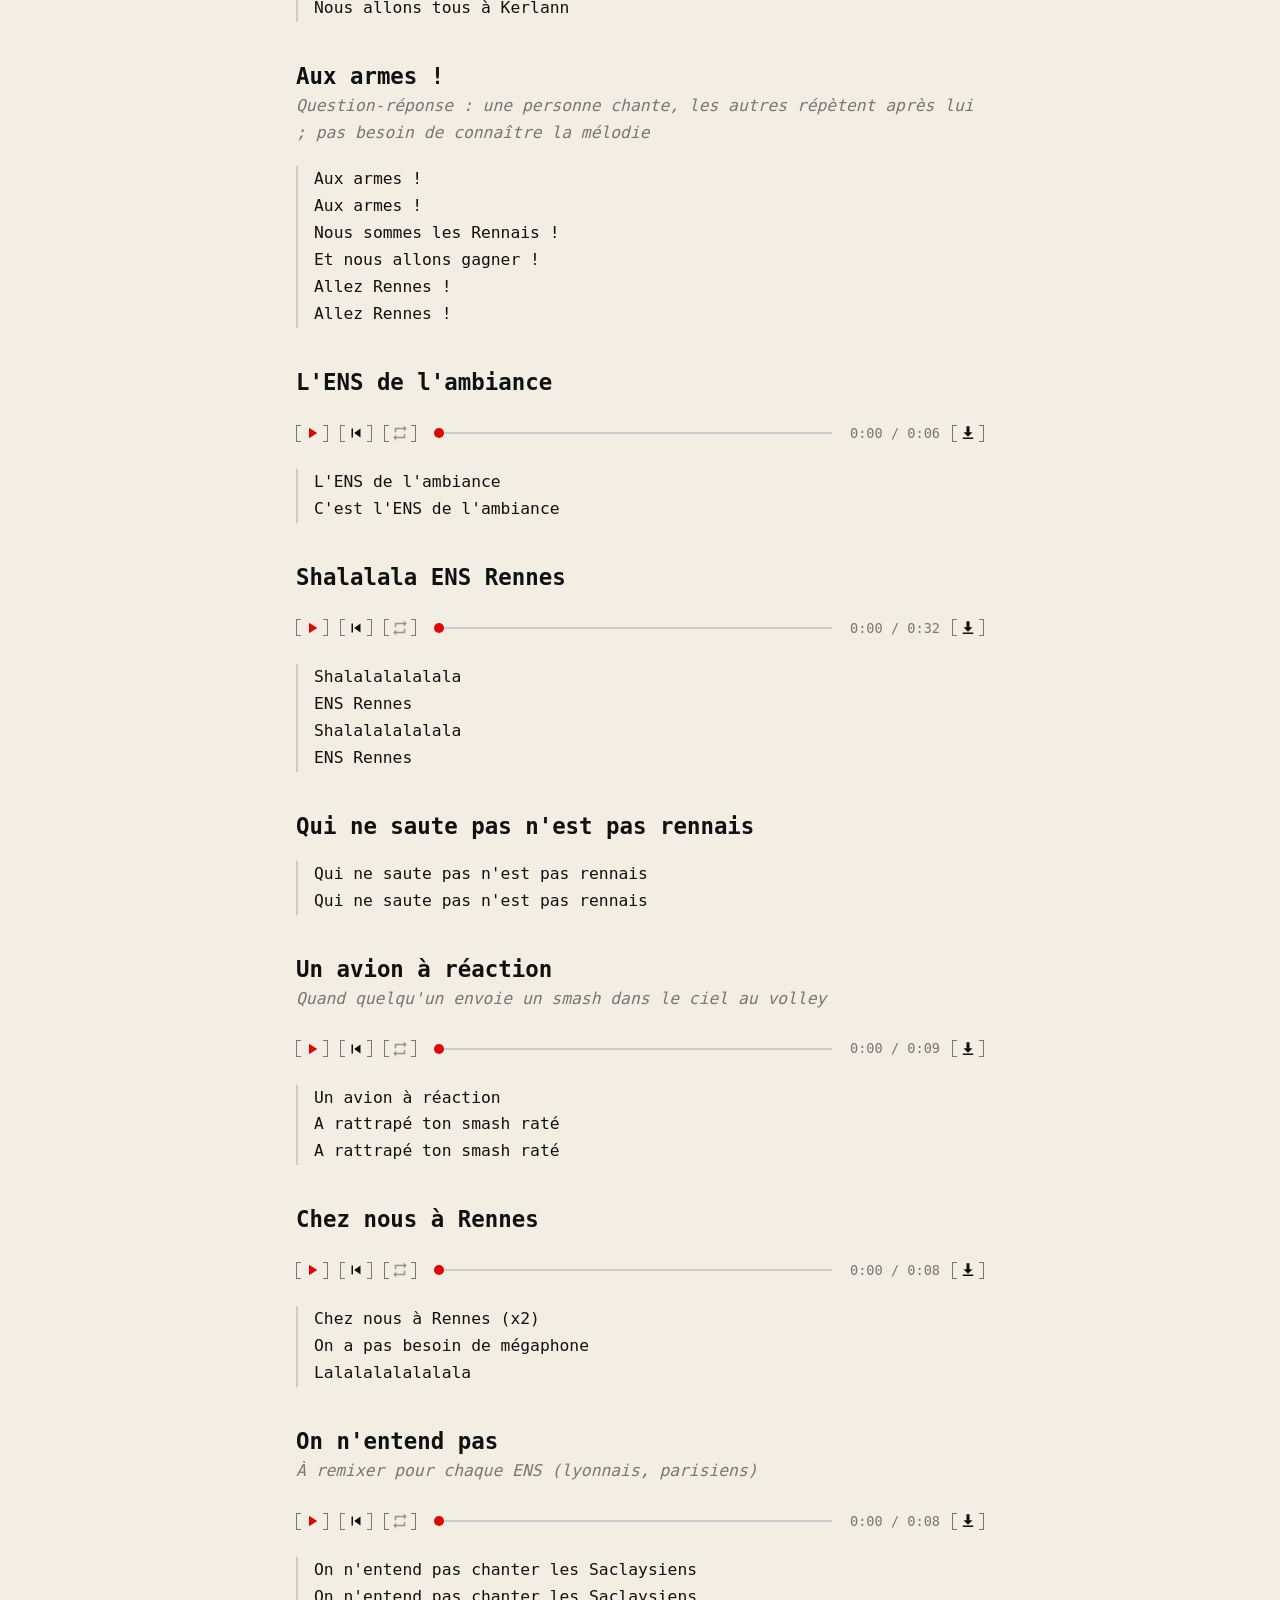
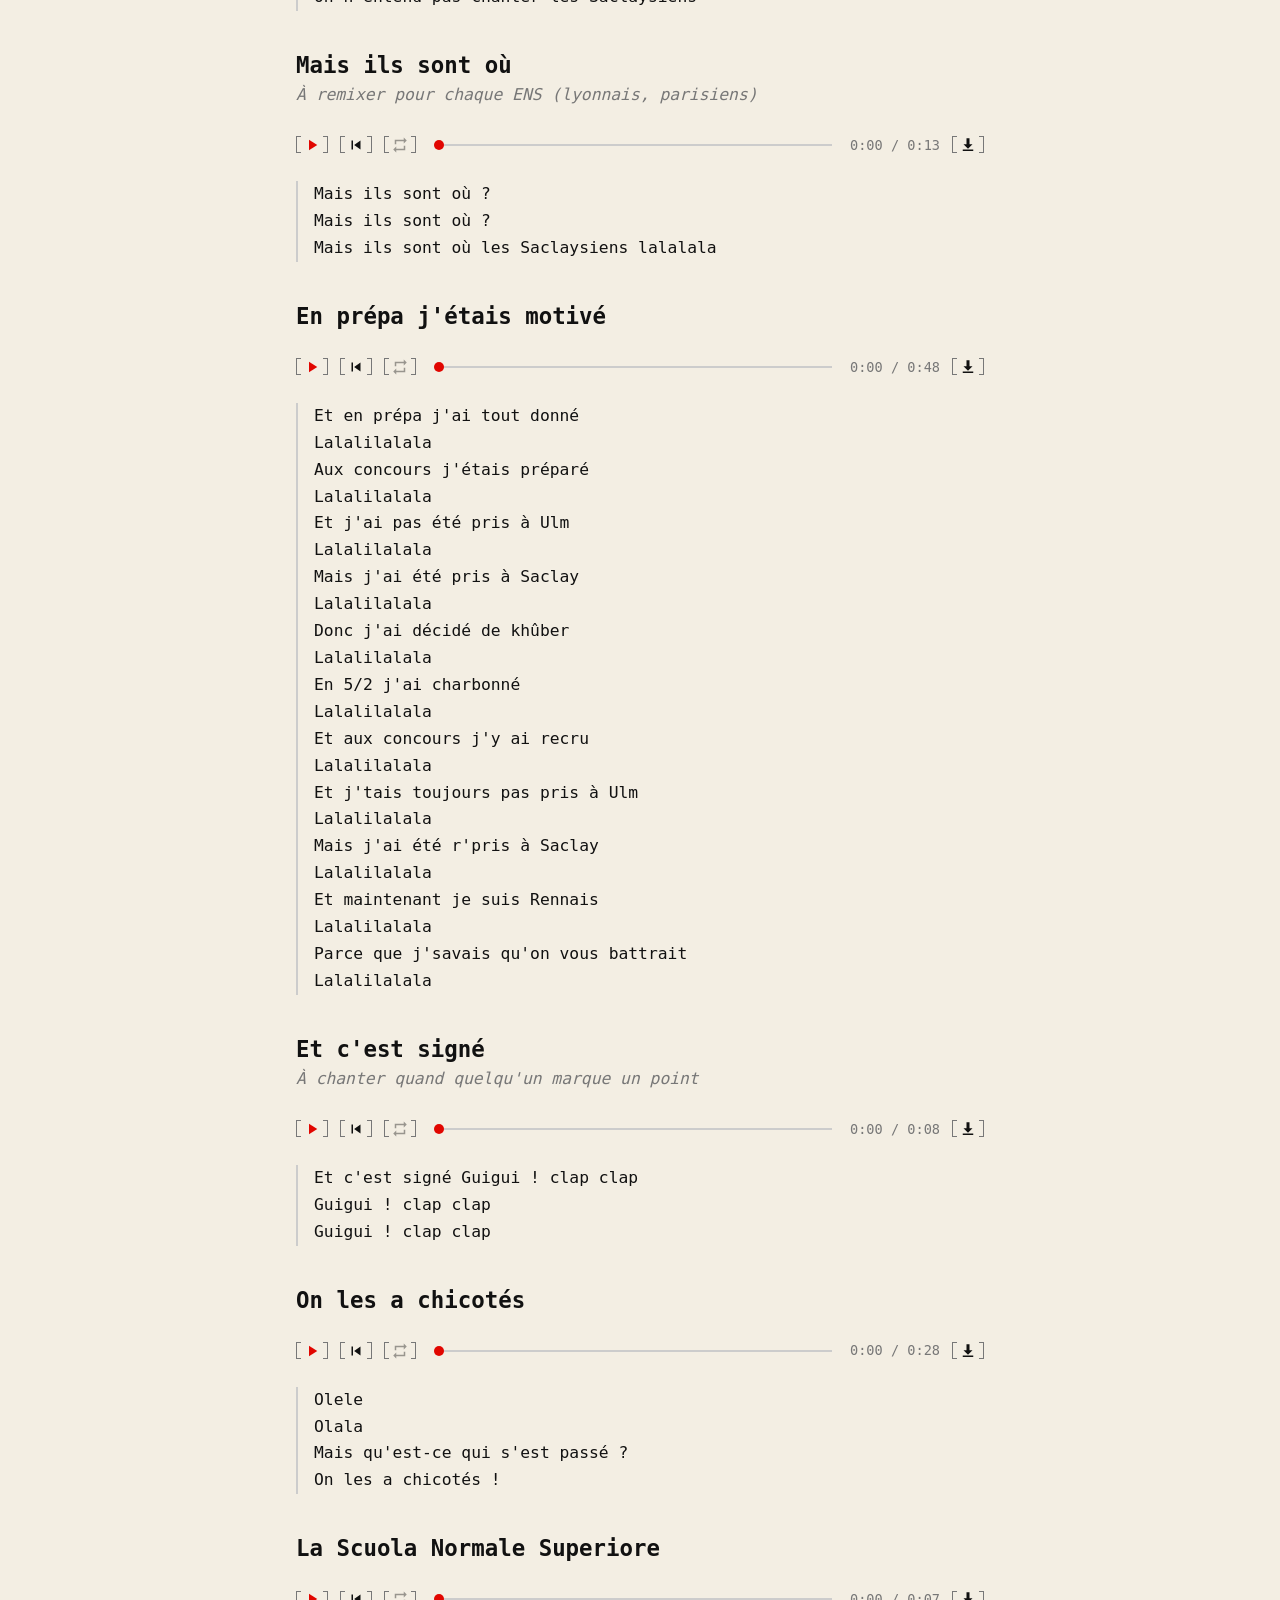
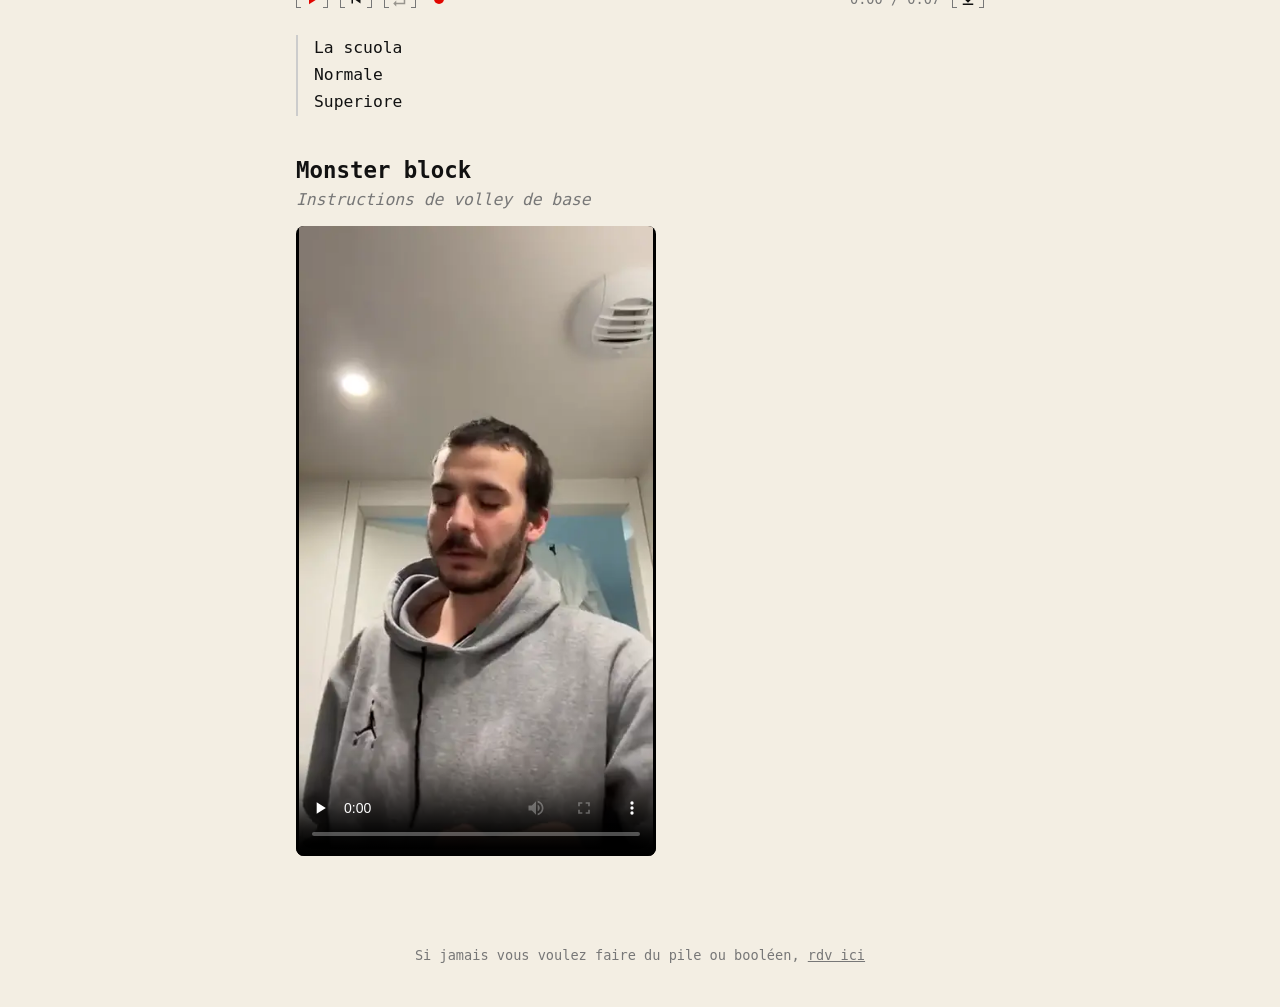
==== commit 42a85013: "inversion guigui fix" ====
--- a/index.html
+++ b/index.html
@@ -5,7 +5,7 @@
   <meta name="viewport" content="width=device-width, initial-scale=1">
   <title>interENS | Chansons</title>
   <link rel="icon" href="logo.webp" type="image/webp">
-  <link rel="stylesheet" href="style.css?v=8">
+  <link rel="stylesheet" href="style.css?v=9">
 </head>
 <body>
   <div class="recueil">
@@ -25,8 +25,8 @@
     </footer>
   </div>
 
-  <script src="chansons.js?v=8"></script>
-  <script src="app.js?v=8"></script>
+  <script src="chansons.js?v=9"></script>
+  <script src="app.js?v=9"></script>
   <script>
     // En local (fichier ouvert par double-clic), on remplace les liens
     // entre les deux sites par les chemins des dossiers sur le PC.
